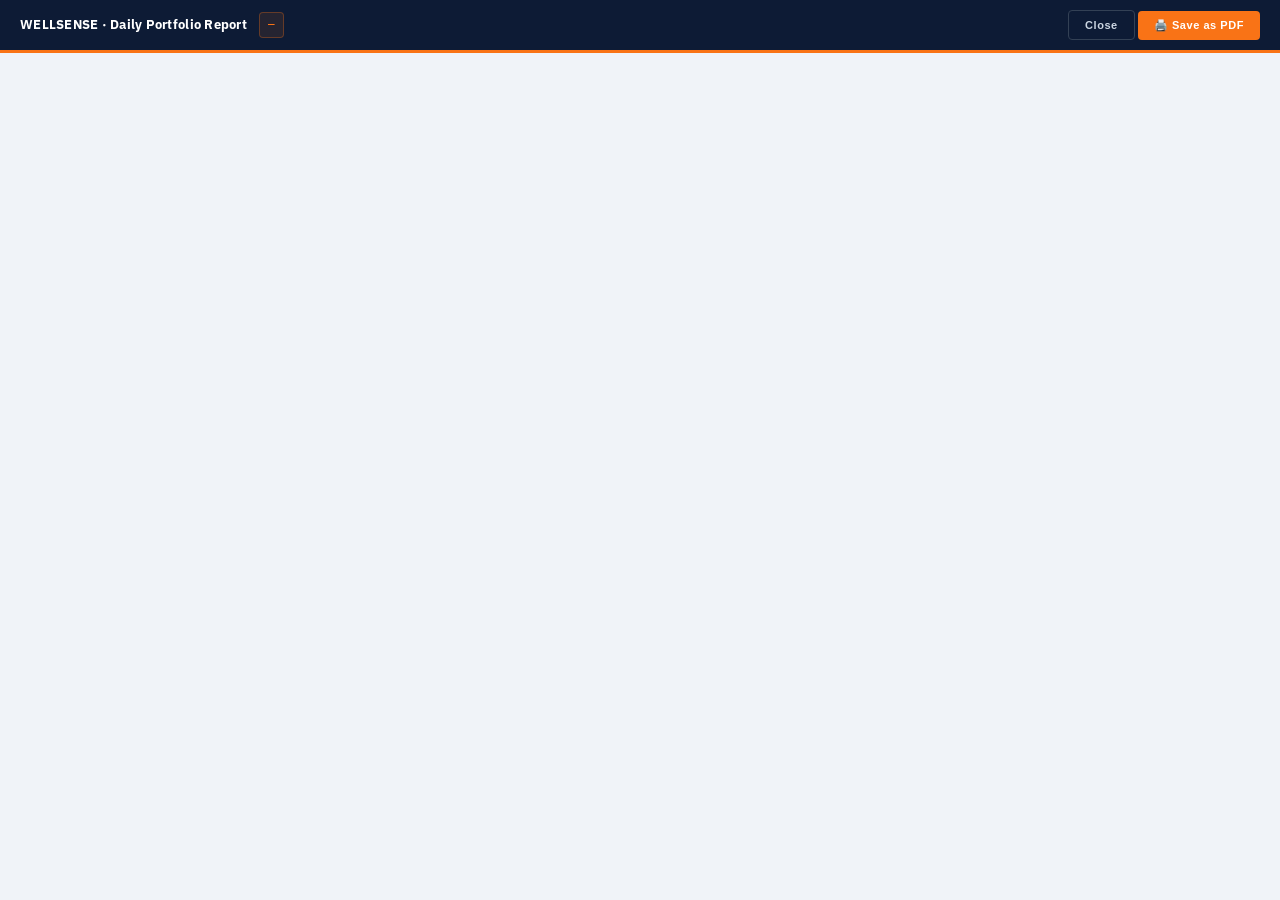
==== print/daily_portfolio.html @ e7099284 "Add files via upload" ====
<!DOCTYPE html>
<html lang="en">
<head>
<meta charset="UTF-8" />
<title>WELLSENSE — Daily Portfolio Report</title>
<meta name="viewport" content="width=device-width, initial-scale=1" />
<style>
@import url('https://fonts.googleapis.com/css2?family=IBM+Plex+Mono:wght@400;600;700&family=IBM+Plex+Sans:wght@400;500;600;700;800&display=swap');

:root{
  --navy:#0D1B35; --navy2:#1A2E54; --navy3:#243B6A;
  --orange:#F97316; --orange2:#EA580C;
  --muted:#6B7A90; --line:#D4D9E2;
  --red:#B91C1C; --red2:#DC2626;
  --amber:#C2410C; --amber2:#D97706;
  --green:#15803D; --green2:#16A34A;
  --bg:#F0F3F8;
  --mono:'IBM Plex Mono','Consolas',monospace;
  --sans:'IBM Plex Sans','Segoe UI',sans-serif;
}
*{ box-sizing:border-box; }
html,body{ margin:0; padding:0; background:var(--bg); font-family:var(--sans); color:#1F2937; font-size:10.5px; line-height:1.5; }

/* Screen-only toolbar */
.toolbar{
  position:sticky; top:0; z-index:100;
  display:flex; justify-content:space-between; align-items:center;
  padding:10px 20px; background:#0D1B35; color:#fff;
  border-bottom:3px solid var(--orange);
}
.toolbar .tb-left{ display:flex; align-items:center; gap:12px; }
.toolbar .tb-title{ font-weight:700; font-size:13px; letter-spacing:.02em; }
.toolbar .tb-fn{ font-family:var(--mono); font-size:10.5px; color:#F97316; padding:4px 8px; background:rgba(249,115,22,0.1); border:1px solid rgba(249,115,22,0.3); border-radius:4px; }
.toolbar button{
  padding:8px 16px; background:var(--orange); color:#fff; border:none; border-radius:4px;
  font-weight:700; font-size:11px; cursor:pointer; letter-spacing:.05em;
}
.toolbar button.secondary{ background:transparent; border:1px solid #334155; color:#CBD5E1; }
.toolbar button:hover{ opacity:0.9; }

/* Page */
.page{
  width:210mm; min-height:297mm;
  margin:10mm auto; background:#fff;
  box-shadow:0 12px 48px rgba(13,27,53,0.15);
  padding:10mm 12mm;
  position:relative; overflow:hidden;
}

/* Header */
.hdr{
  display:flex; justify-content:space-between; align-items:flex-start;
  padding-bottom:8px; border-bottom:2px solid var(--navy);
}
.brand{ display:flex; align-items:center; gap:10px; }
.logo{
  width:38px; height:38px; border-radius:6px;
  background:linear-gradient(135deg,var(--orange) 0%, #9A3412 100%);
  color:#fff; display:grid; place-items:center;
  font-weight:900; font-size:17px;
}
.wordmark{ font-size:17px; font-weight:800; letter-spacing:-.02em; color:var(--navy); }
.wordmark span{ color:var(--orange); }
.sub{ font-size:8.5px; color:var(--muted); letter-spacing:.08em; text-transform:uppercase; }
.ioc-area{ text-align:right; }
.ioc-badge{
  display:inline-block; padding:3px 8px;
  background:#F8FAFC; border:1px dashed var(--navy3); border-radius:3px;
  font-size:8px; color:var(--navy2); letter-spacing:.05em;
}
.ioc-meta{ font-size:8.5px; color:var(--muted); margin-top:3px; }

/* Title band */
.title-band{
  margin:8px 0 10px 0; padding:8px 12px; border-radius:4px;
  background:linear-gradient(90deg,var(--navy) 0%, var(--navy2) 100%);
  color:#fff;
}
.title-band h1{ margin:0; font-size:16px; font-weight:800; letter-spacing:-.01em; }
.title-band .meta{ font-size:9.5px; color:#CBD5E1; margin-top:2px; letter-spacing:.02em; }

/* Status ribbon — main visual differentiator per case */
.status-ribbon{
  display:flex; align-items:center; gap:12px;
  padding:10px 14px; border-radius:4px; margin-bottom:10px;
  border:1.5px solid;
}
.status-ribbon.green{ background:linear-gradient(90deg,rgba(22,163,74,0.12),rgba(22,163,74,0.02)); border-color:var(--green); }
.status-ribbon.amber{ background:linear-gradient(90deg,rgba(217,119,6,0.12),rgba(217,119,6,0.02)); border-color:var(--amber2); }
.status-ribbon.red{ background:linear-gradient(90deg,rgba(220,38,38,0.12),rgba(220,38,38,0.02)); border-color:var(--red2); }
.sr-icon{
  width:40px; height:40px; border-radius:50%;
  display:grid; place-items:center; color:#fff; font-size:18px; font-weight:800;
}
.status-ribbon.green .sr-icon{ background:var(--green); }
.status-ribbon.amber .sr-icon{ background:var(--amber2); }
.status-ribbon.red   .sr-icon{ background:var(--red);   }
.sr-content{ flex:1; }
.sr-label{ font-size:8.5px; font-weight:700; letter-spacing:.1em; text-transform:uppercase; }
.status-ribbon.green .sr-label{ color:var(--green); }
.status-ribbon.amber .sr-label{ color:var(--amber2); }
.status-ribbon.red   .sr-label{ color:var(--red);   }
.sr-title{ font-size:14px; font-weight:800; color:var(--navy); margin-top:2px; letter-spacing:-.01em; }
.sr-transition{
  font-family:var(--mono); font-size:10px; padding:4px 10px; border-radius:3px;
  background:#F8FAFC; border:1px solid var(--line); color:var(--navy);
  font-weight:600;
}

/* Section header */
h2{
  margin:12px 0 6px 0; padding:5px 10px;
  font-size:11px; font-weight:800; letter-spacing:.05em; text-transform:uppercase;
  color:var(--navy);
  background:linear-gradient(90deg,rgba(249,115,22,0.12) 0%,rgba(249,115,22,0) 100%);
  border-left:3px solid var(--orange);
}
h2 .h2sub{ font-weight:500; font-size:9px; color:var(--muted); letter-spacing:.02em; text-transform:none; margin-left:6px; }

/* KPI grid */
.kpi-grid{
  display:grid; grid-template-columns:repeat(5,1fr); gap:5px;
}
.kpi-grid.row2{ grid-template-columns:repeat(4,1fr); margin-top:5px; }
.kpi{
  padding:6px 8px; border:1px solid var(--line); border-radius:3px; background:#F8FAFC;
}
.kpi.green{ background:#F0FDF4; border-color:#BBF7D0; }
.kpi.amber{ background:#FFFBEB; border-color:#FED7AA; }
.kpi.red{ background:#FEF2F2; border-color:#FECACA; }
.kpi .k{ font-size:7.5px; font-weight:700; color:var(--muted); letter-spacing:.08em; text-transform:uppercase; }
.kpi .v{ font-size:18px; font-weight:800; color:var(--navy); font-family:var(--mono); line-height:1; margin-top:3px; }
.kpi .u{ font-size:10px; font-weight:600; color:var(--muted); margin-left:2px; }
.kpi.green .v{ color:var(--green); }
.kpi.amber .v{ color:var(--amber2); }
.kpi.red   .v{ color:var(--red);   }
.kpi .delta{ font-size:8px; margin-top:3px; letter-spacing:.02em; }

/* Executive narrative box */
.exec-narrative{
  padding:8px 12px; border-radius:4px; margin-top:8px;
  border-left:4px solid; font-size:10.5px; line-height:1.6; color:var(--navy2);
  background:#F8FAFC;
}
.exec-narrative.green{ border-left-color:var(--green); }
.exec-narrative.amber{ border-left-color:var(--amber2); }
.exec-narrative.red  { border-left-color:var(--red);    }
.exec-narrative b{ color:var(--navy); }

/* Wide table */
.wt{ width:100%; border-collapse:collapse; font-size:9.5px; margin-top:4px; }
.wt th{
  background:var(--navy); color:#fff; padding:6px 8px; text-align:left;
  font-weight:700; font-size:8.5px; letter-spacing:.05em; text-transform:uppercase;
}
.wt td{ padding:5px 8px; border-bottom:1px solid var(--line); vertical-align:middle; }
.wt tr:nth-child(even) td{ background:#F8FAFC; }
.mono{ font-family:var(--mono); font-weight:600; }

/* Cluster pill */
.pill{ display:inline-block; padding:3px 8px; border-radius:3px; font-size:8.5px; font-weight:700; letter-spacing:.04em; }
.pill.red{ background:var(--red); color:#fff; }
.pill.amber{ background:var(--amber2); color:#fff; }
.pill.green{ background:var(--green); color:#fff; }
.pill.gray{ background:#E2E8F0; color:var(--navy); }

/* Arrow */
.arrow{ display:inline-block; font-size:11px; font-weight:700; font-family:var(--mono); }
.arrow.up{ color:var(--red); }
.arrow.down{ color:var(--green); }
.arrow.neutral{ color:var(--muted); }

/* Migration cards */
.mig-grid{ display:grid; grid-template-columns:repeat(2,1fr); gap:6px; margin-top:4px; }
.mig-card{
  padding:7px 10px; border:1.5px solid; border-radius:4px;
  display:grid; grid-template-columns:auto 1fr auto; gap:8px; align-items:center;
}
.mig-card.red{ border-color:var(--red2); background:#FEF2F2; }
.mig-card.amber{ border-color:var(--amber2); background:#FFFBEB; }
.mig-well{ font-size:14px; font-weight:800; color:var(--navy); font-family:var(--mono); letter-spacing:.03em; }
.mig-transition{ font-size:9.5px; color:var(--navy2); display:flex; align-items:center; gap:4px; }
.mig-feature{ font-size:8.5px; color:var(--muted); margin-top:2px; font-family:var(--mono); }
.mig-plpo{ font-size:18px; font-weight:800; font-family:var(--mono); }
.mig-card.red .mig-plpo{ color:var(--red); }
.mig-card.amber .mig-plpo{ color:var(--amber2); }

/* Chart-like bars for cluster distribution */
.cluster-chart{ display:grid; grid-template-columns:120px 1fr 50px; gap:6px; align-items:center; margin:3px 0; font-size:9.5px; }
.cc-label{ font-weight:700; color:var(--navy); }
.cc-track{ height:10px; background:#F1F5F9; border-radius:5px; overflow:hidden; border:1px solid var(--line); }
.cc-fill{ height:100%; display:flex; align-items:center; justify-content:flex-end; padding-right:4px; color:#fff; font-size:7.5px; font-weight:700; font-family:var(--mono); }
.cc-count{ font-family:var(--mono); font-weight:700; color:var(--navy); text-align:right; }

/* Recommendation box */
.recommendation{
  margin-top:10px; padding:10px 14px; border-radius:4px;
  display:flex; align-items:center; gap:14px;
  border:1.5px solid;
}
.recommendation.green{ background:linear-gradient(90deg,#F0FDF4 0%, #fff 100%); border-color:var(--green); }
.recommendation.amber{ background:linear-gradient(90deg,#FFFBEB 0%, #fff 100%); border-color:var(--amber2); }
.recommendation.red  { background:linear-gradient(90deg,#FEF2F2 0%, #fff 100%); border-color:var(--red);    }
.rec-label{ font-size:8px; font-weight:700; letter-spacing:.08em; text-transform:uppercase; color:var(--muted); }
.rec-action{ font-size:13px; font-weight:800; letter-spacing:.03em; margin-top:2px; }
.recommendation.green .rec-action{ color:var(--green); }
.recommendation.amber .rec-action{ color:var(--amber2); }
.recommendation.red   .rec-action{ color:var(--red);   }
.rec-desc{ font-size:9.5px; color:var(--navy2); line-height:1.5; }

/* HITL summary */
.hitl-grid{ display:grid; grid-template-columns:repeat(3,1fr); gap:5px; margin-top:4px; }
.hitl-card{ padding:6px 10px; border:1px solid var(--line); border-radius:3px; background:#F8FAFC; }
.hitl-card .k{ font-size:8px; font-weight:700; color:var(--muted); letter-spacing:.06em; text-transform:uppercase; }
.hitl-card .v{ font-size:14px; font-weight:800; color:var(--navy); margin-top:2px; font-family:var(--mono); }

/* Signoff block */
.signoff{
  margin-top:16px; padding:10px 14px;
  border-top:2px solid var(--navy); display:grid; grid-template-columns:repeat(3,1fr); gap:20px;
}
.sig-box{ }
.sig-label{ font-size:8px; font-weight:700; color:var(--muted); letter-spacing:.08em; text-transform:uppercase; }
.sig-line-box{ display:block; height:1px; background:var(--navy); width:100%; margin:20px 0 3px 0; }
.sig-name{ font-size:9.5px; font-weight:700; color:var(--navy); }
.sig-role{ font-size:8px; color:var(--muted); font-family:var(--mono); }

/* Audit footer */
.audit-footer{
  margin-top:14px; padding-top:6px; border-top:1px solid var(--line);
  display:flex; justify-content:space-between; align-items:center;
  font-size:7.5px; color:var(--muted); letter-spacing:.05em; text-transform:uppercase;
  font-family:var(--mono);
}

/* Print handling */
@page{ size:A4; margin:0; }
@media print{
  .toolbar{ display:none !important; }
  html,body{ background:#fff; }
  .page{ margin:0; box-shadow:none; page-break-after:always; }
}
</style>
</head>
<body>

<div class="toolbar">
  <div class="tb-left">
    <div class="tb-title">WELLSENSE · Daily Portfolio Report</div>
    <div class="tb-fn" id="tbFn">—</div>
  </div>
  <div>
    <button class="secondary" onclick="window.close()">Close</button>
    <button onclick="window.print()">🖨️ Save as PDF</button>
  </div>
</div>

<div id="portfolioCanvas"></div>

<script src="../app.js"></script>
<script>
(function(){
    const params   = new URLSearchParams(window.location.search);
    const caseNum  = parseInt(params.get('case') || '3', 10);
    const auto     = params.get('autoprint') === '1';
    const scenario = DAILY_SCENARIOS['case'+caseNum] || DAILY_SCENARIOS.case3;

    /* Filename */
    const today    = new Date();
    const todayYmd = `${today.getFullYear()}${String(today.getMonth()+1).padStart(2,'0')}${String(today.getDate()).padStart(2,'0')}`;
    const dateYmd  = '20260416'; // aligned with dummy data timestamp context
    const fn       = buildPortfolioFilename(scenario.code, KPI.currentCycle, dateYmd);
    document.getElementById('tbFn').textContent = fn;
    document.title = fn.replace('.pdf','');

    /* Color mapping for ribbon + narrative + recommendation */
    const colorClass = scenario.bannerColor; // green | amber | red
    const ribbonIcon = colorClass === 'green' ? '✓' : colorClass === 'amber' ? '!' : '✕';

    /* Transition display string */
    const transitionText = scenario.transition === 'NONE' ? '— (no migration)' : scenario.transition;

    /* Cluster distribution — percent widths for visual bars */
    const cd    = scenario.clusterDist;
    const total = cd.stable + cd.moderate + cd.highRisk;

    /* Migrations HTML */
    const migrationsHtml = scenario.migrations.length > 0
        ? scenario.migrations.map(m => {
            const toRed = m.to === 'HIGH_RISK';
            const cls   = toRed ? 'red' : 'amber';
            return `
              <div class="mig-card ${cls}">
                <div class="mig-well">${m.wellId}</div>
                <div>
                  <div class="mig-transition">
                    <span class="pill ${m.from === 'STABLE' ? 'green' : 'amber'}">${m.from}</span>
                    <span class="arrow ${toRed ? 'up' : 'neutral'}">→</span>
                    <span class="pill ${m.to === 'HIGH_RISK' ? 'red' : 'amber'}">${m.to}</span>
                  </div>
                  <div class="mig-feature">Dominant feature: ${m.dominantFeature}</div>
                </div>
                <div class="mig-plpo">${m.pLPO.toFixed(3)}</div>
              </div>`;
        }).join('')
        : `<div style="padding:10px;font-size:10px;color:var(--muted);background:#F8FAFC;border:1px dashed var(--line);border-radius:4px;text-align:center;font-style:italic">
             Tidak ada migrasi cluster terdeteksi pada K-Means batch-daily run 23:00 WIT. Seluruh 32 sumur mempertahankan posisi cluster mereka dari siklus sebelumnya.
           </div>`;

    /* Cluster trend indicator */
    const trendRow = cluster => {
        const migratedIn = scenario.migrations.filter(m => m.to === cluster).length;
        const migratedOut = scenario.migrations.filter(m => m.from === cluster).length;
        const net = migratedIn - migratedOut;
        if(net > 0)      return `<span class="arrow up">↑ +${net} wells</span>`;
        if(net < 0)      return `<span class="arrow down">↓ ${net} wells</span>`;
        return `<span class="arrow neutral">— stable</span>`;
    };

    /* Assemble the page */
    document.getElementById('portfolioCanvas').innerHTML = `
    <div class="page">
      <div class="hdr">
        <div class="brand">
          <div class="logo">W</div>
          <div>
            <div class="wordmark">WELL<span>SENSE</span></div>
            <div class="sub">Intelligent EADP Monitoring · v1.1 · HITL-Enabled</div>
          </div>
        </div>
        <div class="ioc-area">
          <div class="ioc-badge">SKK Migas IOC · Integrated Operation Center</div>
          <div class="ioc-meta">PT Pertamina Hulu Mahakam · Bekapai Field</div>
          <div class="ioc-meta">Digital Hackathon AI/ML Hulu Migas 2026</div>
        </div>
      </div>

      <div class="title-band">
        <h1>Daily Portfolio Report — Cycle ${KPI.currentCycle} of ${KPI.totalCycles}</h1>
        <div class="meta">
          Date: 16 April 2026 &nbsp;·&nbsp; Bekapai Field &nbsp;·&nbsp; Mahakam Block, East Kalimantan &nbsp;·&nbsp; Operator: PT Pertamina Hulu Mahakam (PHM) &nbsp;·&nbsp; Batch Run: 23:00 WIT
        </div>
      </div>

      <!-- Status Ribbon — the visual differentiator across cases -->
      <div class="status-ribbon ${colorClass}">
        <div class="sr-icon">${ribbonIcon}</div>
        <div class="sr-content">
          <div class="sr-label">${scenario.bannerLabel}</div>
          <div class="sr-title">${scenario.headline}</div>
        </div>
        <div class="sr-transition">${transitionText}</div>
      </div>

      <!-- Executive narrative -->
      <h2>Executive Narrative <span class="h2sub">— AI-generated synthesis · Cycle ${KPI.currentCycle} · Shift Afternoon</span></h2>
      <div class="exec-narrative ${colorClass}">${scenario.narrative}</div>

      <!-- KPI Row 1 -->
      <h2>Operational KPI Snapshot <span class="h2sub">— 24h window 00:00–23:59 WIT</span></h2>
      <div class="kpi-grid">
        <div class="kpi">
          <div class="k">Wells Monitored</div>
          <div class="v">32</div>
          <div class="delta" style="color:var(--muted)">Bekapai · Sisi-Nubi · Peciko</div>
        </div>
        <div class="kpi ${scenario.kpi.critTickets > 0 ? 'red' : ''}">
          <div class="k">Critical Tickets</div>
          <div class="v">${scenario.kpi.critTickets}</div>
          <div class="delta" style="color:${scenario.kpi.critTickets > 0 ? 'var(--red)' : 'var(--muted)'}">P(LPO) ≥ 0.85</div>
        </div>
        <div class="kpi ${scenario.kpi.warnTickets > 0 ? 'amber' : ''}">
          <div class="k">Warning Tickets</div>
          <div class="v">${scenario.kpi.warnTickets}</div>
          <div class="delta" style="color:var(--muted)">0.65 ≤ P &lt; 0.85</div>
        </div>
        <div class="kpi">
          <div class="k">Prod. Estimate</div>
          <div class="v">42.8<span class="u">Kbbl</span></div>
          <div class="delta" style="color:var(--muted)">${scenario.kpi.prodDelta}</div>
        </div>
        <div class="kpi ${scenario.kpi.avertedLPO > 0 ? 'green' : ''}">
          <div class="k">Averted LPO Est.</div>
          <div class="v">${scenario.kpi.avertedLPO > 0 ? '~'+scenario.kpi.avertedLPO.toLocaleString() : '0'}<span class="u">bbl</span></div>
          <div class="delta" style="color:${scenario.kpi.avertedLPO > 0 ? 'var(--green)' : 'var(--muted)'}">Loss prevented</div>
        </div>
      </div>

      <!-- HITL summary -->
      <h2>HITL Framework Activity <span class="h2sub">— 3-tier RBAC decision outcomes today</span></h2>
      <div class="hitl-grid">
        <div class="hitl-card">
          <div class="k">Tickets Reviewed</div>
          <div class="v">${scenario.kpi.critTickets + scenario.kpi.warnTickets}</div>
        </div>
        <div class="hitl-card">
          <div class="k">Tier-3 Escalations</div>
          <div class="v" style="color:${scenario.kpi.hitlEscalations > 0 ? 'var(--red)' : 'var(--navy)'}">${scenario.kpi.hitlEscalations}</div>
        </div>
        <div class="hitl-card">
          <div class="k">Rubber-Stamp Rate</div>
          <div class="v" style="color:var(--green)">${(MODEL_METRICS.rubberStamp*100).toFixed(0)}%</div>
        </div>
      </div>

      <!-- K-Means Cluster Distribution -->
      <h2>K-Means Cluster Distribution <span class="h2sub">— Nightly batch run at 23:00 WIT · k=3</span></h2>
      <table class="wt">
        <thead>
          <tr>
            <th style="width:18%">Cluster</th>
            <th style="width:11%">Wells</th>
            <th style="width:13%">Share</th>
            <th style="width:16%">Trend vs D−1</th>
            <th style="width:18%">Centroid Action</th>
            <th>Recommended Response</th>
          </tr>
        </thead>
        <tbody>
          <tr>
            <td><span class="pill green">STABLE</span></td>
            <td class="mono" style="font-weight:700;color:var(--green)">${cd.stable}</td>
            <td class="mono">${((cd.stable/total)*100).toFixed(1)}%</td>
            <td>${trendRow('STABLE')}</td>
            <td><span class="pill green">MAINTAIN</span></td>
            <td>Operasi normal · Passive monitoring · Log-only audit trail</td>
          </tr>
          <tr>
            <td><span class="pill amber">MODERATE</span></td>
            <td class="mono" style="font-weight:700;color:var(--amber2)">${cd.moderate}</td>
            <td class="mono">${((cd.moderate/total)*100).toFixed(1)}%</td>
            <td>${trendRow('MODERATE')}</td>
            <td><span class="pill amber">INSPECT / ADJUST</span></td>
            <td>Tiket intervensi WARNING ke Tier 1 · Triage dalam siklus berjalan</td>
          </tr>
          <tr>
            <td><span class="pill red">HIGH RISK</span></td>
            <td class="mono" style="font-weight:700;color:var(--red)">${cd.highRisk}</td>
            <td class="mono">${((cd.highRisk/total)*100).toFixed(1)}%</td>
            <td>${trendRow('HIGH_RISK')}</td>
            <td><span class="pill red">SHUTDOWN / INSPECT</span></td>
            <td>Immediate Tier-3 escalation · Intervention ticket CRITICAL auto-generated</td>
          </tr>
        </tbody>
      </table>

      <!-- Visual cluster bars -->
      <div style="margin-top:8px; padding:8px 12px; background:#F8FAFC; border:1px solid var(--line); border-radius:4px;">
        <div style="font-size:8px; font-weight:700; letter-spacing:.08em; text-transform:uppercase; color:var(--muted); margin-bottom:6px;">Visual Distribution</div>
        <div class="cluster-chart">
          <div class="cc-label">STABLE (Aman)</div>
          <div class="cc-track"><div class="cc-fill" style="background:var(--green); width:${(cd.stable/total)*100}%">${cd.stable}</div></div>
          <div class="cc-count">${cd.stable} wells</div>
        </div>
        <div class="cluster-chart">
          <div class="cc-label">MODERATE (Waspada)</div>
          <div class="cc-track"><div class="cc-fill" style="background:var(--amber2); width:${(cd.moderate/total)*100}%">${cd.moderate}</div></div>
          <div class="cc-count">${cd.moderate} wells</div>
        </div>
        <div class="cluster-chart">
          <div class="cc-label">HIGH RISK (Kritis)</div>
          <div class="cc-track"><div class="cc-fill" style="background:var(--red); width:${(cd.highRisk/total)*100}%">${cd.highRisk}</div></div>
          <div class="cc-count">${cd.highRisk} wells</div>
        </div>
      </div>

      <!-- Cluster Migration Panel -->
      <h2>Cluster Migration Detection <span class="h2sub">— Transitions detected in today's batch run</span></h2>
      <div class="mig-grid">${migrationsHtml}</div>

      <!-- Model Health -->
      <h2>AI/ML Model Health <span class="h2sub">— Dual-track performance metrics · Pre-flight for Cycle ${KPI.currentCycle + 1}</span></h2>
      <table class="wt">
        <thead>
          <tr>
            <th style="width:20%">Metric</th>
            <th style="width:15%">Value</th>
            <th style="width:15%">Target</th>
            <th style="width:15%">Status</th>
            <th>Commentary</th>
          </tr>
        </thead>
        <tbody>
          <tr>
            <td><b>Recall</b> · LSTM</td>
            <td class="mono" style="color:var(--green); font-weight:700">${MODEL_METRICS.recall.toFixed(3)}</td>
            <td class="mono">≥ 0.95</td>
            <td><span class="pill green">PASS</span></td>
            <td>Bias-to-recall design intact. Tidak ada LPO event terlewat di Cycle ${KPI.currentCycle}.</td>
          </tr>
          <tr>
            <td><b>Precision</b> · LSTM</td>
            <td class="mono" style="color:var(--green); font-weight:700">${MODEL_METRICS.precision.toFixed(3)}</td>
            <td class="mono">≥ 0.85</td>
            <td><span class="pill green">PASS</span></td>
            <td>False-alarm rate acceptable (cost trade-off consistent with business rationale).</td>
          </tr>
          <tr>
            <td><b>F1-Score</b></td>
            <td class="mono" style="color:var(--green); font-weight:700">${MODEL_METRICS.f1.toFixed(3)}</td>
            <td class="mono">≥ 0.90</td>
            <td><span class="pill green">PASS</span></td>
            <td>Balanced dual-model performance.</td>
          </tr>
          <tr>
            <td><b>ROC-AUC</b></td>
            <td class="mono" style="color:var(--green); font-weight:700">${MODEL_METRICS.rocAuc.toFixed(3)}</td>
            <td class="mono">≥ 0.90</td>
            <td><span class="pill green">PASS</span></td>
            <td>Discriminative capacity strong across thresholds.</td>
          </tr>
          <tr>
            <td><b>Feedback Loop</b></td>
            <td class="mono" style="color:var(--green); font-weight:700">${MODEL_METRICS.feedbackLoop}</td>
            <td class="mono">ACTIVE</td>
            <td><span class="pill green">PASS</span></td>
            <td>HITL outcomes feeding back to retraining queue. Last retrain: ${MODEL_METRICS.lastRetrain}.</td>
          </tr>
        </tbody>
      </table>

      <!-- Recommendation -->
      <h2>Centroid-Level Recommendation <span class="h2sub">— Portfolio-wide action guidance</span></h2>
      <div class="recommendation ${colorClass}">
        <div>
          <div class="rec-label">AI Decision · Requires Tier-${colorClass==='green'?'1':colorClass==='amber'?'2':'3'} Sign-off</div>
          <div class="rec-action">${scenario.recommendation}</div>
        </div>
        <div class="rec-desc" style="flex:1">${scenario.statusMessage}</div>
      </div>

      <!-- Sign-off block -->
      <div class="signoff">
        <div class="sig-box">
          <div class="sig-label">Prepared By · AI/ML Engine</div>
          <div class="sig-line-box"></div>
          <div class="sig-name">WELLSENSE Dual-Model v1.1</div>
          <div class="sig-role">LSTM 2L×128U + K-Means k=3</div>
        </div>
        <div class="sig-box">
          <div class="sig-label">Reviewed By · Production Engineer</div>
          <div class="sig-line-box"></div>
          <div class="sig-name">Ir. Bambang Setiawan</div>
          <div class="sig-role">PHM-PE-0058 · Tier 3</div>
        </div>
        <div class="sig-box">
          <div class="sig-label">Approved By · Field Operation Manager</div>
          <div class="sig-line-box"></div>
          <div class="sig-name">— (pending)</div>
          <div class="sig-role">PHM-FOM</div>
        </div>
      </div>

      <div class="audit-footer">
        <div>
          Auto-generated · WELLSENSE Batch-Daily Engine v1.1 · FastAPI HITL Pipeline · SQLite Audit Trail<br>
          Filename: ${fn} &nbsp;·&nbsp; Classification: CONFIDENTIAL — PHM Internal
        </div>
        <div>
          Printed: ${new Date().toLocaleString('en-GB',{timeZone:'Asia/Jayapura',year:'numeric',month:'2-digit',day:'2-digit',hour:'2-digit',minute:'2-digit'})} WIT &nbsp;·&nbsp; Page 1 of 1
        </div>
      </div>
    </div>`;

    /* Auto-trigger print */
    if(auto){
        setTimeout(() => window.print(), 600);
    }
})();
</script>
</body>
</html>
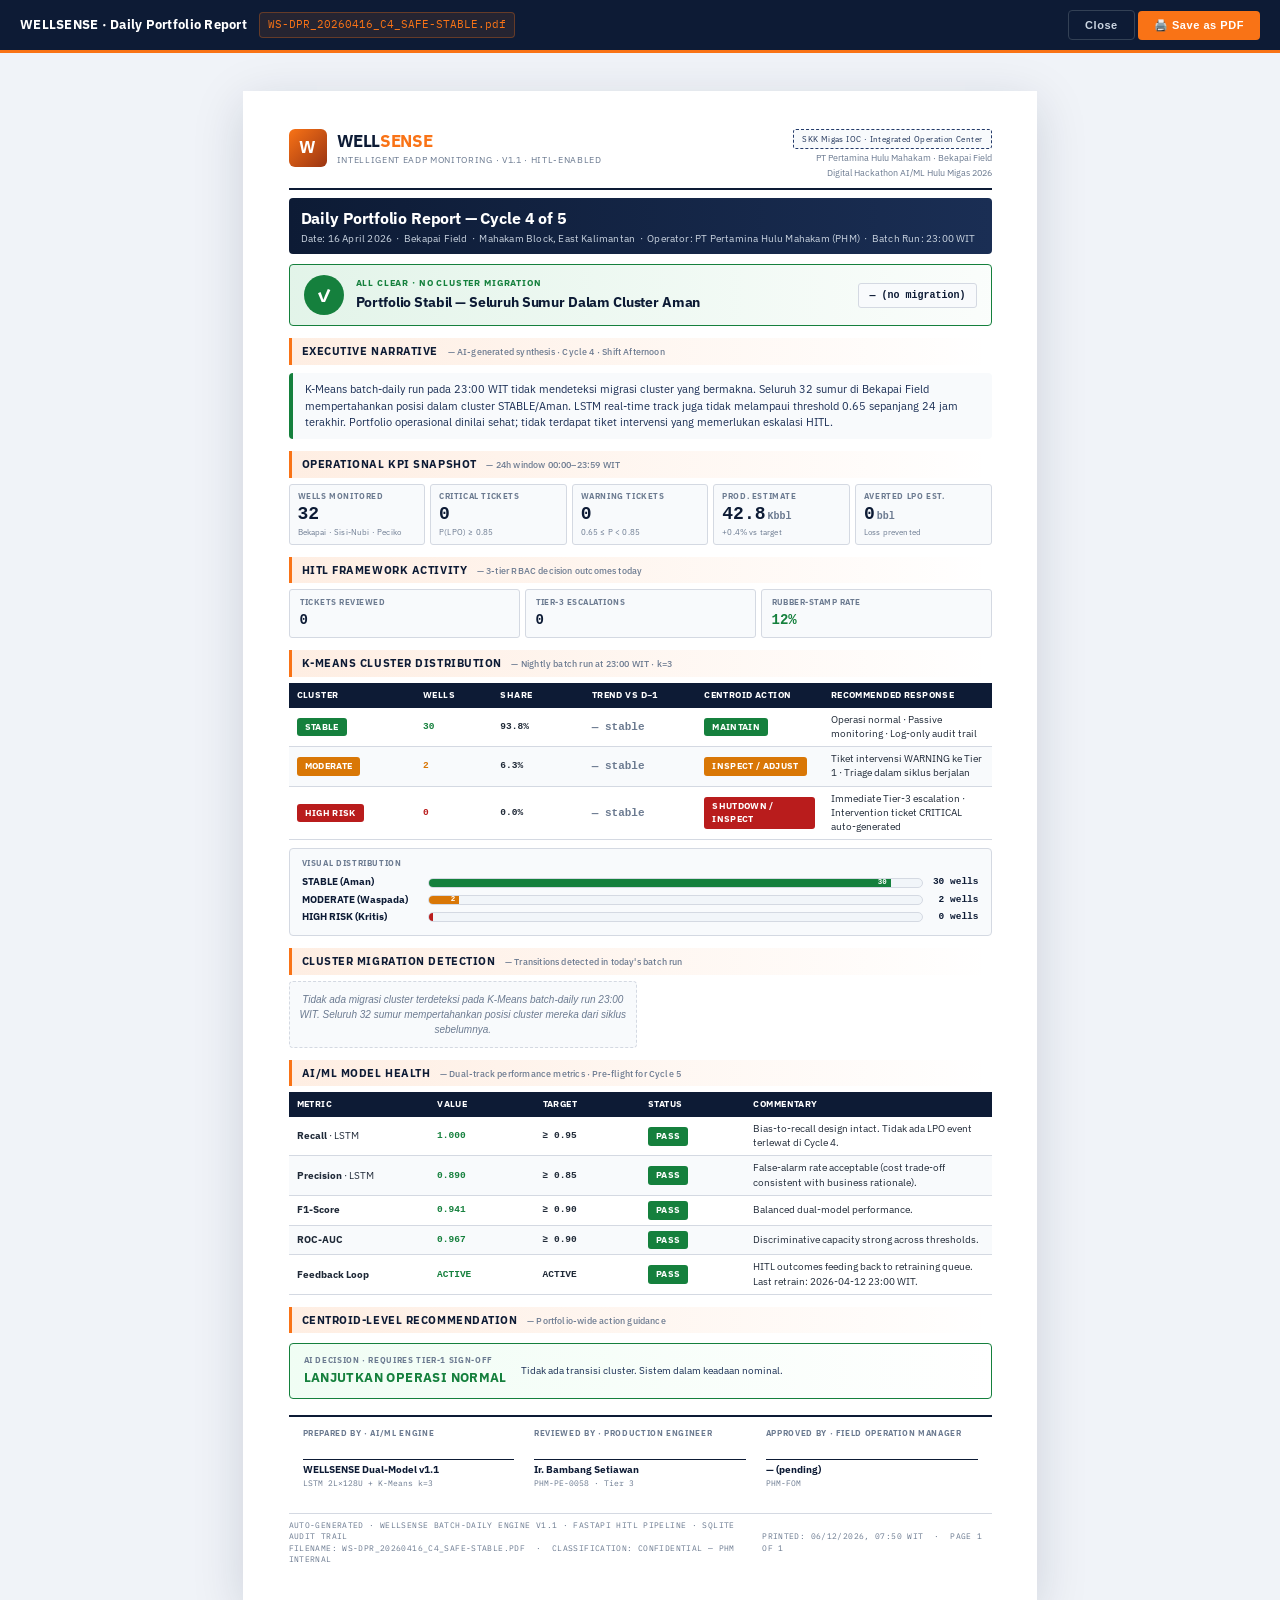
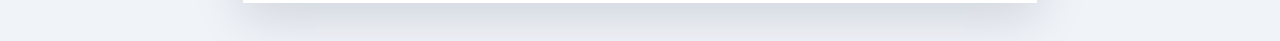
==== commit 5239af4a: "Add files via upload" ====
--- a/print/daily_portfolio.html
+++ b/print/daily_portfolio.html
@@ -257,7 +257,7 @@
 
 <div id="portfolioCanvas"></div>
 
-<script src="../app.js"></script>
+<script src="../js/app.js"></script>
 <script>
 (function(){
     const params   = new URLSearchParams(window.location.search);
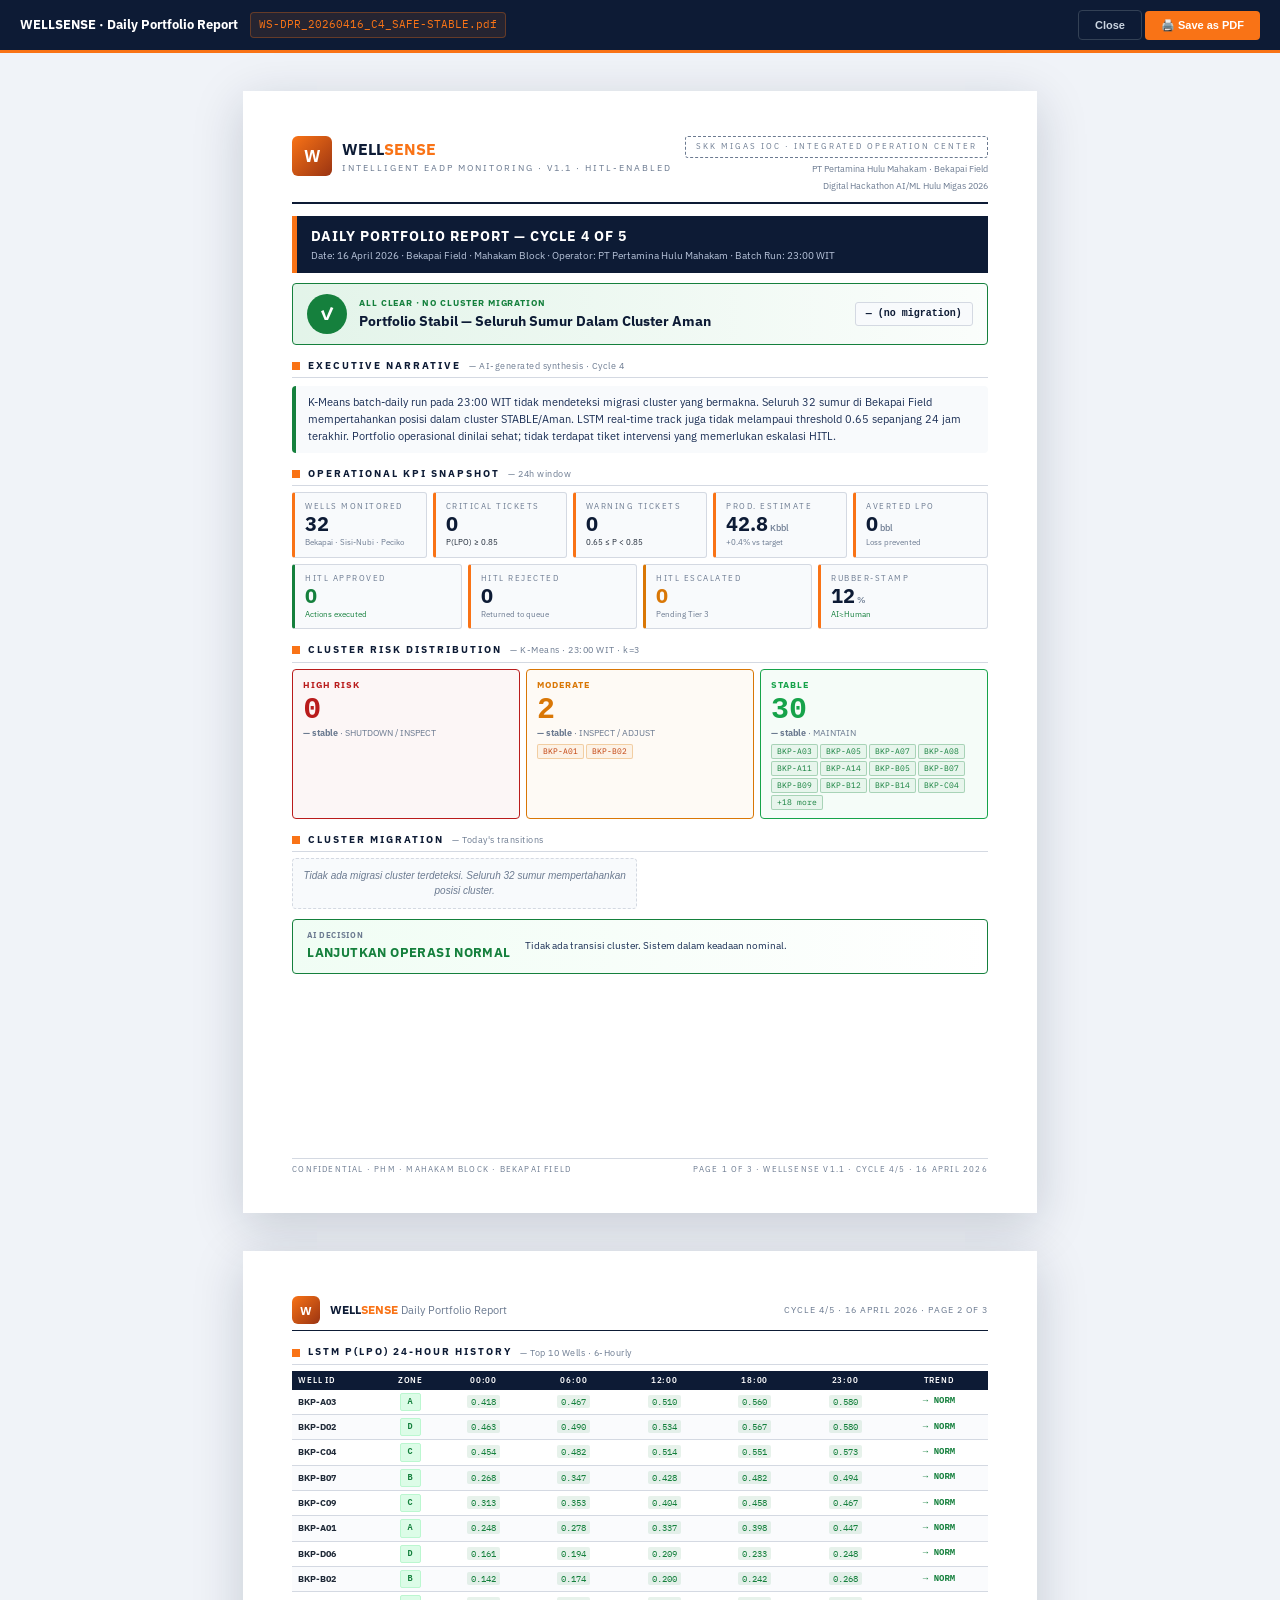
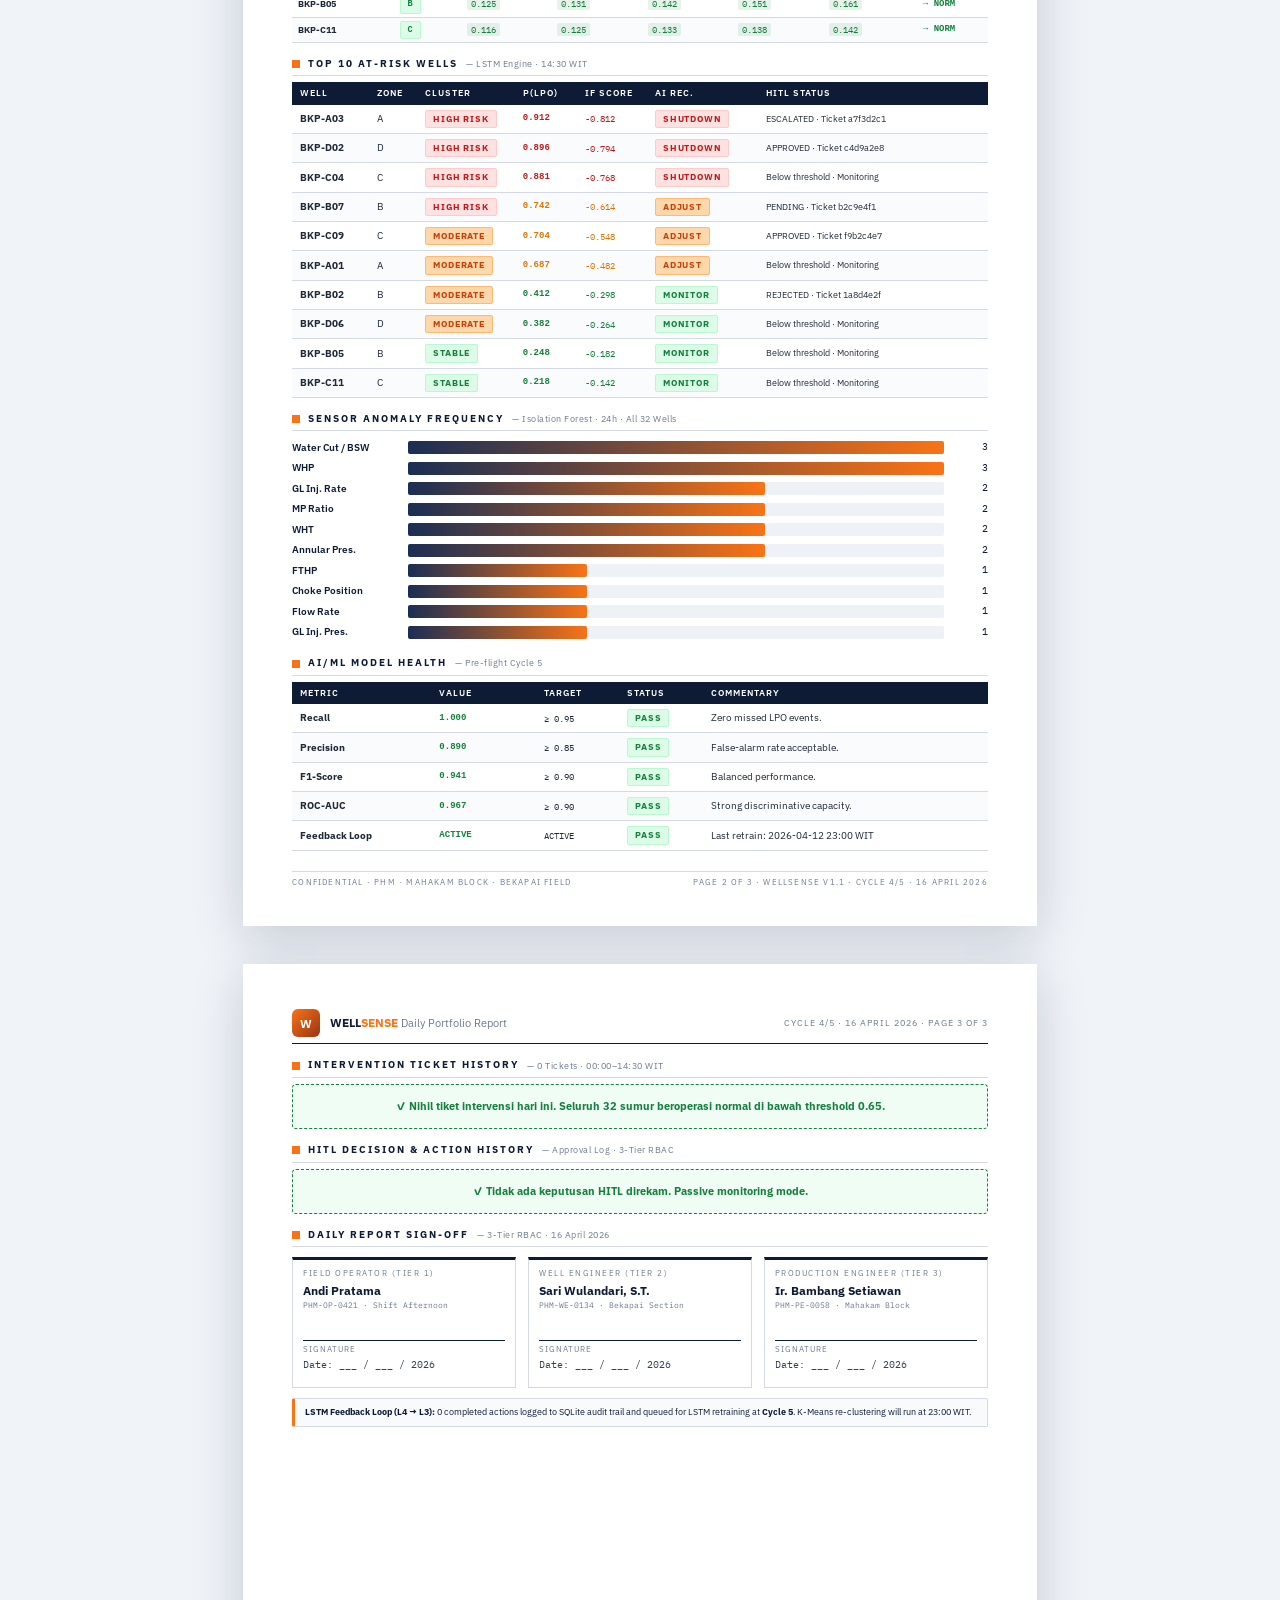
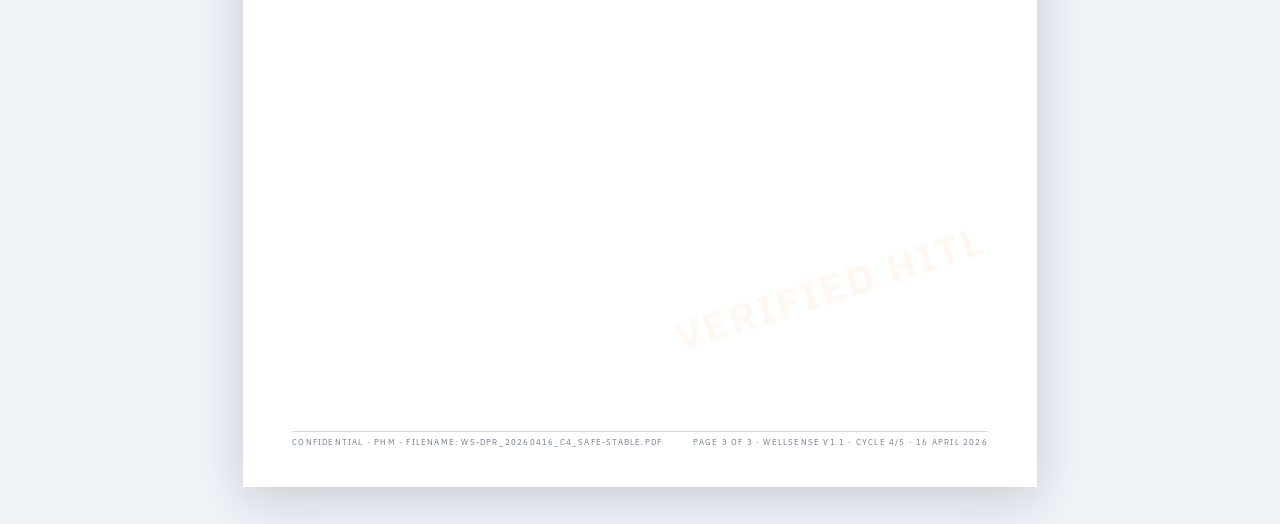
==== commit 7fd22664: "Add files via upload" ====
--- a/print/daily_portfolio.html
+++ b/print/daily_portfolio.html
@@ -6,566 +6,120 @@
 <meta name="viewport" content="width=device-width, initial-scale=1" />
 <style>
 @import url('https://fonts.googleapis.com/css2?family=IBM+Plex+Mono:wght@400;600;700&family=IBM+Plex+Sans:wght@400;500;600;700;800&display=swap');
-
-:root{
-  --navy:#0D1B35; --navy2:#1A2E54; --navy3:#243B6A;
-  --orange:#F97316; --orange2:#EA580C;
-  --muted:#6B7A90; --line:#D4D9E2;
-  --red:#B91C1C; --red2:#DC2626;
-  --amber:#C2410C; --amber2:#D97706;
-  --green:#15803D; --green2:#16A34A;
-  --bg:#F0F3F8;
-  --mono:'IBM Plex Mono','Consolas',monospace;
-  --sans:'IBM Plex Sans','Segoe UI',sans-serif;
-}
-*{ box-sizing:border-box; }
-html,body{ margin:0; padding:0; background:var(--bg); font-family:var(--sans); color:#1F2937; font-size:10.5px; line-height:1.5; }
-
-/* Screen-only toolbar */
-.toolbar{
-  position:sticky; top:0; z-index:100;
-  display:flex; justify-content:space-between; align-items:center;
-  padding:10px 20px; background:#0D1B35; color:#fff;
-  border-bottom:3px solid var(--orange);
-}
-.toolbar .tb-left{ display:flex; align-items:center; gap:12px; }
-.toolbar .tb-title{ font-weight:700; font-size:13px; letter-spacing:.02em; }
-.toolbar .tb-fn{ font-family:var(--mono); font-size:10.5px; color:#F97316; padding:4px 8px; background:rgba(249,115,22,0.1); border:1px solid rgba(249,115,22,0.3); border-radius:4px; }
-.toolbar button{
-  padding:8px 16px; background:var(--orange); color:#fff; border:none; border-radius:4px;
-  font-weight:700; font-size:11px; cursor:pointer; letter-spacing:.05em;
-}
-.toolbar button.secondary{ background:transparent; border:1px solid #334155; color:#CBD5E1; }
-.toolbar button:hover{ opacity:0.9; }
-
-/* Page */
-.page{
-  width:210mm; min-height:297mm;
-  margin:10mm auto; background:#fff;
-  box-shadow:0 12px 48px rgba(13,27,53,0.15);
-  padding:10mm 12mm;
-  position:relative; overflow:hidden;
-}
-
-/* Header */
-.hdr{
-  display:flex; justify-content:space-between; align-items:flex-start;
-  padding-bottom:8px; border-bottom:2px solid var(--navy);
-}
-.brand{ display:flex; align-items:center; gap:10px; }
-.logo{
-  width:38px; height:38px; border-radius:6px;
-  background:linear-gradient(135deg,var(--orange) 0%, #9A3412 100%);
-  color:#fff; display:grid; place-items:center;
-  font-weight:900; font-size:17px;
-}
-.wordmark{ font-size:17px; font-weight:800; letter-spacing:-.02em; color:var(--navy); }
-.wordmark span{ color:var(--orange); }
-.sub{ font-size:8.5px; color:var(--muted); letter-spacing:.08em; text-transform:uppercase; }
-.ioc-area{ text-align:right; }
-.ioc-badge{
-  display:inline-block; padding:3px 8px;
-  background:#F8FAFC; border:1px dashed var(--navy3); border-radius:3px;
-  font-size:8px; color:var(--navy2); letter-spacing:.05em;
-}
-.ioc-meta{ font-size:8.5px; color:var(--muted); margin-top:3px; }
-
-/* Title band */
-.title-band{
-  margin:8px 0 10px 0; padding:8px 12px; border-radius:4px;
-  background:linear-gradient(90deg,var(--navy) 0%, var(--navy2) 100%);
-  color:#fff;
-}
-.title-band h1{ margin:0; font-size:16px; font-weight:800; letter-spacing:-.01em; }
-.title-band .meta{ font-size:9.5px; color:#CBD5E1; margin-top:2px; letter-spacing:.02em; }
-
-/* Status ribbon — main visual differentiator per case */
-.status-ribbon{
-  display:flex; align-items:center; gap:12px;
-  padding:10px 14px; border-radius:4px; margin-bottom:10px;
-  border:1.5px solid;
-}
-.status-ribbon.green{ background:linear-gradient(90deg,rgba(22,163,74,0.12),rgba(22,163,74,0.02)); border-color:var(--green); }
-.status-ribbon.amber{ background:linear-gradient(90deg,rgba(217,119,6,0.12),rgba(217,119,6,0.02)); border-color:var(--amber2); }
-.status-ribbon.red{ background:linear-gradient(90deg,rgba(220,38,38,0.12),rgba(220,38,38,0.02)); border-color:var(--red2); }
-.sr-icon{
-  width:40px; height:40px; border-radius:50%;
-  display:grid; place-items:center; color:#fff; font-size:18px; font-weight:800;
-}
-.status-ribbon.green .sr-icon{ background:var(--green); }
-.status-ribbon.amber .sr-icon{ background:var(--amber2); }
-.status-ribbon.red   .sr-icon{ background:var(--red);   }
-.sr-content{ flex:1; }
-.sr-label{ font-size:8.5px; font-weight:700; letter-spacing:.1em; text-transform:uppercase; }
-.status-ribbon.green .sr-label{ color:var(--green); }
-.status-ribbon.amber .sr-label{ color:var(--amber2); }
-.status-ribbon.red   .sr-label{ color:var(--red);   }
-.sr-title{ font-size:14px; font-weight:800; color:var(--navy); margin-top:2px; letter-spacing:-.01em; }
-.sr-transition{
-  font-family:var(--mono); font-size:10px; padding:4px 10px; border-radius:3px;
-  background:#F8FAFC; border:1px solid var(--line); color:var(--navy);
-  font-weight:600;
-}
-
-/* Section header */
-h2{
-  margin:12px 0 6px 0; padding:5px 10px;
-  font-size:11px; font-weight:800; letter-spacing:.05em; text-transform:uppercase;
-  color:var(--navy);
-  background:linear-gradient(90deg,rgba(249,115,22,0.12) 0%,rgba(249,115,22,0) 100%);
-  border-left:3px solid var(--orange);
-}
-h2 .h2sub{ font-weight:500; font-size:9px; color:var(--muted); letter-spacing:.02em; text-transform:none; margin-left:6px; }
-
-/* KPI grid */
-.kpi-grid{
-  display:grid; grid-template-columns:repeat(5,1fr); gap:5px;
-}
-.kpi-grid.row2{ grid-template-columns:repeat(4,1fr); margin-top:5px; }
-.kpi{
-  padding:6px 8px; border:1px solid var(--line); border-radius:3px; background:#F8FAFC;
-}
-.kpi.green{ background:#F0FDF4; border-color:#BBF7D0; }
-.kpi.amber{ background:#FFFBEB; border-color:#FED7AA; }
-.kpi.red{ background:#FEF2F2; border-color:#FECACA; }
-.kpi .k{ font-size:7.5px; font-weight:700; color:var(--muted); letter-spacing:.08em; text-transform:uppercase; }
-.kpi .v{ font-size:18px; font-weight:800; color:var(--navy); font-family:var(--mono); line-height:1; margin-top:3px; }
-.kpi .u{ font-size:10px; font-weight:600; color:var(--muted); margin-left:2px; }
-.kpi.green .v{ color:var(--green); }
-.kpi.amber .v{ color:var(--amber2); }
-.kpi.red   .v{ color:var(--red);   }
-.kpi .delta{ font-size:8px; margin-top:3px; letter-spacing:.02em; }
-
-/* Executive narrative box */
-.exec-narrative{
-  padding:8px 12px; border-radius:4px; margin-top:8px;
-  border-left:4px solid; font-size:10.5px; line-height:1.6; color:var(--navy2);
-  background:#F8FAFC;
-}
-.exec-narrative.green{ border-left-color:var(--green); }
-.exec-narrative.amber{ border-left-color:var(--amber2); }
-.exec-narrative.red  { border-left-color:var(--red);    }
-.exec-narrative b{ color:var(--navy); }
-
-/* Wide table */
-.wt{ width:100%; border-collapse:collapse; font-size:9.5px; margin-top:4px; }
-.wt th{
-  background:var(--navy); color:#fff; padding:6px 8px; text-align:left;
-  font-weight:700; font-size:8.5px; letter-spacing:.05em; text-transform:uppercase;
-}
-.wt td{ padding:5px 8px; border-bottom:1px solid var(--line); vertical-align:middle; }
-.wt tr:nth-child(even) td{ background:#F8FAFC; }
-.mono{ font-family:var(--mono); font-weight:600; }
-
-/* Cluster pill */
-.pill{ display:inline-block; padding:3px 8px; border-radius:3px; font-size:8.5px; font-weight:700; letter-spacing:.04em; }
-.pill.red{ background:var(--red); color:#fff; }
-.pill.amber{ background:var(--amber2); color:#fff; }
-.pill.green{ background:var(--green); color:#fff; }
-.pill.gray{ background:#E2E8F0; color:var(--navy); }
-
-/* Arrow */
-.arrow{ display:inline-block; font-size:11px; font-weight:700; font-family:var(--mono); }
-.arrow.up{ color:var(--red); }
-.arrow.down{ color:var(--green); }
-.arrow.neutral{ color:var(--muted); }
-
-/* Migration cards */
-.mig-grid{ display:grid; grid-template-columns:repeat(2,1fr); gap:6px; margin-top:4px; }
-.mig-card{
-  padding:7px 10px; border:1.5px solid; border-radius:4px;
-  display:grid; grid-template-columns:auto 1fr auto; gap:8px; align-items:center;
-}
-.mig-card.red{ border-color:var(--red2); background:#FEF2F2; }
-.mig-card.amber{ border-color:var(--amber2); background:#FFFBEB; }
-.mig-well{ font-size:14px; font-weight:800; color:var(--navy); font-family:var(--mono); letter-spacing:.03em; }
-.mig-transition{ font-size:9.5px; color:var(--navy2); display:flex; align-items:center; gap:4px; }
-.mig-feature{ font-size:8.5px; color:var(--muted); margin-top:2px; font-family:var(--mono); }
-.mig-plpo{ font-size:18px; font-weight:800; font-family:var(--mono); }
-.mig-card.red .mig-plpo{ color:var(--red); }
-.mig-card.amber .mig-plpo{ color:var(--amber2); }
-
-/* Chart-like bars for cluster distribution */
-.cluster-chart{ display:grid; grid-template-columns:120px 1fr 50px; gap:6px; align-items:center; margin:3px 0; font-size:9.5px; }
-.cc-label{ font-weight:700; color:var(--navy); }
-.cc-track{ height:10px; background:#F1F5F9; border-radius:5px; overflow:hidden; border:1px solid var(--line); }
-.cc-fill{ height:100%; display:flex; align-items:center; justify-content:flex-end; padding-right:4px; color:#fff; font-size:7.5px; font-weight:700; font-family:var(--mono); }
-.cc-count{ font-family:var(--mono); font-weight:700; color:var(--navy); text-align:right; }
-
-/* Recommendation box */
-.recommendation{
-  margin-top:10px; padding:10px 14px; border-radius:4px;
-  display:flex; align-items:center; gap:14px;
-  border:1.5px solid;
-}
-.recommendation.green{ background:linear-gradient(90deg,#F0FDF4 0%, #fff 100%); border-color:var(--green); }
-.recommendation.amber{ background:linear-gradient(90deg,#FFFBEB 0%, #fff 100%); border-color:var(--amber2); }
-.recommendation.red  { background:linear-gradient(90deg,#FEF2F2 0%, #fff 100%); border-color:var(--red);    }
-.rec-label{ font-size:8px; font-weight:700; letter-spacing:.08em; text-transform:uppercase; color:var(--muted); }
-.rec-action{ font-size:13px; font-weight:800; letter-spacing:.03em; margin-top:2px; }
-.recommendation.green .rec-action{ color:var(--green); }
-.recommendation.amber .rec-action{ color:var(--amber2); }
-.recommendation.red   .rec-action{ color:var(--red);   }
-.rec-desc{ font-size:9.5px; color:var(--navy2); line-height:1.5; }
-
-/* HITL summary */
-.hitl-grid{ display:grid; grid-template-columns:repeat(3,1fr); gap:5px; margin-top:4px; }
-.hitl-card{ padding:6px 10px; border:1px solid var(--line); border-radius:3px; background:#F8FAFC; }
-.hitl-card .k{ font-size:8px; font-weight:700; color:var(--muted); letter-spacing:.06em; text-transform:uppercase; }
-.hitl-card .v{ font-size:14px; font-weight:800; color:var(--navy); margin-top:2px; font-family:var(--mono); }
-
-/* Signoff block */
-.signoff{
-  margin-top:16px; padding:10px 14px;
-  border-top:2px solid var(--navy); display:grid; grid-template-columns:repeat(3,1fr); gap:20px;
-}
-.sig-box{ }
-.sig-label{ font-size:8px; font-weight:700; color:var(--muted); letter-spacing:.08em; text-transform:uppercase; }
-.sig-line-box{ display:block; height:1px; background:var(--navy); width:100%; margin:20px 0 3px 0; }
-.sig-name{ font-size:9.5px; font-weight:700; color:var(--navy); }
-.sig-role{ font-size:8px; color:var(--muted); font-family:var(--mono); }
-
-/* Audit footer */
-.audit-footer{
-  margin-top:14px; padding-top:6px; border-top:1px solid var(--line);
-  display:flex; justify-content:space-between; align-items:center;
-  font-size:7.5px; color:var(--muted); letter-spacing:.05em; text-transform:uppercase;
-  font-family:var(--mono);
-}
-
-/* Print handling */
-@page{ size:A4; margin:0; }
-@media print{
-  .toolbar{ display:none !important; }
-  html,body{ background:#fff; }
-  .page{ margin:0; box-shadow:none; page-break-after:always; }
-}
+:root{--navy:#0D1B35;--navy2:#1A2E54;--navy3:#243B6A;--orange:#F97316;--orange2:#EA580C;--muted:#6B7A90;--line:#D4D9E2;--red:#B91C1C;--red2:#DC2626;--amber:#C2410C;--amber2:#D97706;--green:#15803D;--green2:#16A34A;--blue:#1D4ED8;--bg:#F0F3F8;--mono:'IBM Plex Mono','Consolas',monospace;--sans:'IBM Plex Sans','Segoe UI',sans-serif;}
+*{box-sizing:border-box}html,body{margin:0;padding:0;background:var(--bg);font-family:var(--sans);color:#1F2937;font-size:10.5px;line-height:1.45}
+.toolbar{position:sticky;top:0;z-index:100;display:flex;justify-content:space-between;align-items:center;padding:10px 20px;background:#0D1B35;color:#fff;border-bottom:3px solid var(--orange)}.toolbar .tb-left{display:flex;align-items:center;gap:12px}.toolbar .tb-title{font-weight:700;font-size:13px}.toolbar .tb-fn{font-family:var(--mono);font-size:10.5px;color:#F97316;padding:4px 8px;background:rgba(249,115,22,0.1);border:1px solid rgba(249,115,22,0.3);border-radius:4px}.toolbar button{padding:8px 16px;background:var(--orange);color:#fff;border:none;border-radius:4px;font-weight:700;font-size:11px;cursor:pointer}.toolbar button.secondary{background:transparent;border:1px solid #334155;color:#CBD5E1}.toolbar button:hover{opacity:0.9}
+.page{width:210mm;min-height:297mm;margin:10mm auto;padding:12mm 13mm 20mm 13mm;background:#fff;box-shadow:0 12px 48px rgba(13,27,53,0.18);position:relative;page-break-after:always}
+.hdr{display:flex;justify-content:space-between;align-items:flex-start;padding-bottom:10px;border-bottom:2.5px solid var(--navy)}.brand{display:flex;align-items:center;gap:10px}.logo{width:40px;height:40px;border-radius:6px;background:linear-gradient(135deg,var(--orange),#9A3412);color:#fff;display:grid;place-items:center;font-weight:900;font-size:17px}.wordmark{font-size:16px;font-weight:800;color:var(--navy)}.wordmark span{color:var(--orange)}.sub{font-size:8.5px;color:var(--muted);text-transform:uppercase;letter-spacing:2px;margin-top:1px}.ioc-area{text-align:right}.ioc-badge{display:inline-block;padding:4px 10px;border:1px dashed var(--muted);color:var(--muted);font-size:8px;text-transform:uppercase;letter-spacing:2px;border-radius:3px}.ioc-meta{font-size:9px;color:var(--muted);margin-top:4px}
+.hdr-compact{display:flex;align-items:center;gap:10px;padding-bottom:6px;border-bottom:1.5px solid var(--navy);margin-bottom:10px}.hdr-compact .wm{font-size:12px;font-weight:800;color:var(--navy)}.hdr-compact .wm span{color:var(--orange)}.hdr-compact .hc-meta{font-size:8.5px;color:var(--muted);margin-left:auto;text-transform:uppercase;letter-spacing:1px}
+.title-band{margin-top:12px;padding:10px 14px;background:var(--navy);color:#fff;border-left:5px solid var(--orange)}.title-band h1{margin:0;font-size:14px;letter-spacing:1px;font-weight:700;text-transform:uppercase}.title-band .meta{margin-top:3px;font-size:9.5px;color:#B8C4DA}
+.status-ribbon{display:flex;align-items:center;gap:12px;padding:10px 14px;border-radius:4px;margin:10px 0;border:1.5px solid}.status-ribbon.green{background:linear-gradient(90deg,rgba(22,163,74,0.12),rgba(22,163,74,0.02));border-color:var(--green)}.status-ribbon.amber{background:linear-gradient(90deg,rgba(217,119,6,0.12),rgba(217,119,6,0.02));border-color:var(--amber2)}.status-ribbon.red{background:linear-gradient(90deg,rgba(220,38,38,0.12),rgba(220,38,38,0.02));border-color:var(--red2)}.sr-icon{width:40px;height:40px;border-radius:50%;display:grid;place-items:center;color:#fff;font-size:18px;font-weight:800}.status-ribbon.green .sr-icon{background:var(--green)}.status-ribbon.amber .sr-icon{background:var(--amber2)}.status-ribbon.red .sr-icon{background:var(--red)}.sr-content{flex:1}.sr-label{font-size:8.5px;font-weight:700;letter-spacing:.1em;text-transform:uppercase}.status-ribbon.green .sr-label{color:var(--green)}.status-ribbon.amber .sr-label{color:var(--amber2)}.status-ribbon.red .sr-label{color:var(--red)}.sr-title{font-size:14px;font-weight:800;color:var(--navy);margin-top:2px}.sr-transition{font-family:var(--mono);font-size:10px;padding:4px 10px;border-radius:3px;background:#F8FAFC;border:1px solid var(--line);color:var(--navy);font-weight:600}
+h2{margin:14px 0 6px 0;font-size:10px;font-weight:700;text-transform:uppercase;letter-spacing:2px;color:var(--navy);padding-bottom:4px;border-bottom:1px solid var(--line);display:flex;align-items:center;gap:8px}h2::before{content:"";width:8px;height:8px;background:var(--orange);display:inline-block;flex-shrink:0}h2 .h2sub{font-weight:400;color:var(--muted);font-size:8.5px;letter-spacing:0.5px;text-transform:none}
+.kpi-grid{display:grid;grid-template-columns:repeat(5,1fr);gap:6px;margin-bottom:6px}.kpi-grid.row2{grid-template-columns:repeat(4,1fr)}.kpi{background:#F8FAFC;border:1px solid var(--line);padding:8px 10px;border-radius:3px;border-left:3px solid var(--orange)}.kpi .k{font-size:7.5px;color:var(--muted);text-transform:uppercase;letter-spacing:1.5px}.kpi .v{font-size:20px;font-weight:700;color:var(--navy);margin-top:2px;font-variant-numeric:tabular-nums;line-height:1}.kpi .u{font-size:9px;color:var(--muted);font-weight:500;margin-left:2px}.kpi .delta{font-size:8px;margin-top:3px}.kpi.red{border-left-color:var(--red)}.kpi.red .v{color:var(--red)}.kpi.green{border-left-color:var(--green)}.kpi.green .v{color:var(--green)}.kpi.amber{border-left-color:var(--amber2)}.kpi.amber .v{color:var(--amber2)}
+.exec-narrative{padding:8px 12px;border-radius:4px;margin-top:8px;border-left:4px solid;font-size:10.5px;line-height:1.6;color:var(--navy2);background:#F8FAFC}.exec-narrative.green{border-left-color:var(--green)}.exec-narrative.amber{border-left-color:var(--amber2)}.exec-narrative.red{border-left-color:var(--red)}
+table.wt{width:100%;border-collapse:collapse;font-size:9.5px;margin-top:4px}table.wt th{background:var(--navy);color:#fff;padding:5px 8px;text-align:left;font-size:8.5px;font-weight:600;text-transform:uppercase;letter-spacing:1px}table.wt td{padding:5px 8px;border-bottom:1px solid var(--line);vertical-align:middle}table.wt tr:nth-child(even) td{background:#FAFBFD}.mono{font-family:var(--mono);font-size:9px}
+.pill{display:inline-block;padding:2px 7px;border-radius:2px;font-size:8.5px;font-weight:700;text-transform:uppercase;letter-spacing:0.8px}.pill.red{background:#FEE2E2;color:var(--red);border:.5px solid #FECACA}.pill.amber{background:#FED7AA;color:var(--amber);border:.5px solid #FDBA74}.pill.green{background:#DCFCE7;color:var(--green);border:.5px solid #BBF7D0}.pill.navy{background:#EEF1F6;color:var(--navy);border:.5px solid #CBD5E1}.pill.blue{background:#DBEAFE;color:var(--blue);border:.5px solid #BFDBFE}
+.arrow.up{color:var(--red);font-weight:700}.arrow.flat{color:var(--muted);font-weight:700}.arrow.down{color:var(--green);font-weight:700}
+.cluster-visual{display:grid;grid-template-columns:repeat(3,1fr);gap:6px;margin-top:6px}.cv-card{border-radius:4px;padding:8px 10px;border:1.5px solid}.cv-card.red{border-color:var(--red);background:rgba(185,28,28,0.04)}.cv-card.amber{border-color:var(--amber2);background:rgba(217,119,6,0.04)}.cv-card.green{border-color:var(--green2);background:rgba(22,163,74,0.04)}.cv-title{font-size:9px;font-weight:700;text-transform:uppercase;letter-spacing:1px;margin-bottom:4px}.cv-card.red .cv-title{color:var(--red)}.cv-card.amber .cv-title{color:var(--amber2)}.cv-card.green .cv-title{color:var(--green2)}.cv-count{font-size:30px;font-weight:900;line-height:1;font-family:var(--mono)}.cv-card.red .cv-count{color:var(--red)}.cv-card.amber .cv-count{color:var(--amber2)}.cv-card.green .cv-count{color:var(--green2)}.cv-sub{font-size:8.5px;color:var(--muted);margin-top:2px}.cv-wells{margin-top:5px;display:flex;flex-wrap:wrap;gap:2px}.cv-well{font-family:var(--mono);font-size:7.5px;padding:1px 5px;border-radius:2px;border:.5px solid}.cv-card.red .cv-well{border-color:rgba(185,28,28,0.3);background:rgba(185,28,28,0.06);color:var(--red)}.cv-card.amber .cv-well{border-color:rgba(217,119,6,0.3);background:rgba(217,119,6,0.06);color:var(--amber)}.cv-card.green .cv-well{border-color:rgba(21,128,61,0.3);background:rgba(21,128,61,0.06);color:var(--green)}
+.mig-grid{display:grid;grid-template-columns:repeat(2,1fr);gap:6px;margin-top:4px}.mig-card{padding:7px 10px;border:1.5px solid;border-radius:4px;display:grid;grid-template-columns:auto 1fr auto;gap:8px;align-items:center}.mig-card.red{border-color:var(--red2);background:#FEF2F2}.mig-card.amber{border-color:var(--amber2);background:#FFFBEB}.mig-well{font-size:14px;font-weight:800;color:var(--navy);font-family:var(--mono)}.mig-transition{font-size:9.5px;color:var(--navy2);display:flex;align-items:center;gap:4px}.mig-feature{font-size:8.5px;color:var(--muted);margin-top:2px;font-family:var(--mono)}.mig-plpo{font-size:18px;font-weight:800;font-family:var(--mono)}.mig-card.red .mig-plpo{color:var(--red)}.mig-card.amber .mig-plpo{color:var(--amber2)}
+table.lstm-hist{width:100%;border-collapse:collapse;font-size:8.5px;margin-top:4px}table.lstm-hist th{background:var(--navy);color:#fff;padding:4px 6px;text-align:center;font-size:7.5px;font-weight:600;text-transform:uppercase;letter-spacing:0.8px}table.lstm-hist th:first-child{text-align:left}table.lstm-hist td{padding:3px 6px;border-bottom:1px solid var(--line);text-align:center;font-family:var(--mono);font-size:8.5px}table.lstm-hist td:first-child{text-align:left;font-family:var(--sans);font-weight:600}table.lstm-hist tr:nth-child(even) td{background:#FAFBFD}.lh-crit{background:rgba(185,28,28,0.12);color:var(--red);font-weight:700;border-radius:2px;padding:1px 4px}.lh-warn{background:rgba(217,119,6,0.12);color:var(--amber);font-weight:700;border-radius:2px;padding:1px 4px}.lh-norm{background:rgba(21,128,61,0.10);color:var(--green);border-radius:2px;padding:1px 4px}
+.bars .row{display:grid;grid-template-columns:108px 1fr 36px;align-items:center;gap:8px;padding:3px 0}.bars .lbl{font-size:9.5px;color:var(--navy);font-weight:600}.bars .track{height:13px;background:#EEF1F6;border-radius:2px;position:relative}.bars .fill{position:absolute;inset:0 auto 0 0;border-radius:2px;background:linear-gradient(90deg,var(--navy2),var(--orange))}.bars .count{font-family:var(--mono);font-size:10px;color:var(--navy);text-align:right}
+table.ticket-hist{width:100%;border-collapse:collapse;font-size:8.5px;margin-top:4px}table.ticket-hist th{background:var(--navy);color:#fff;padding:5px 7px;text-align:left;font-size:8px;font-weight:600;text-transform:uppercase;letter-spacing:0.8px}table.ticket-hist td{padding:4.5px 7px;border-bottom:1px solid var(--line);vertical-align:middle}table.ticket-hist tr:nth-child(even) td{background:#FAFBFD}
+table.action-hist{width:100%;border-collapse:collapse;font-size:8.5px;margin-top:4px}table.action-hist th{background:var(--navy2);color:#fff;padding:4px 7px;text-align:left;font-size:7.5px;font-weight:600;text-transform:uppercase;letter-spacing:0.8px}table.action-hist td{padding:4px 7px;border-bottom:1px solid var(--line);vertical-align:middle}table.action-hist tr:nth-child(even) td{background:#FAFBFD}
+.signoff{display:grid;grid-template-columns:repeat(3,1fr);gap:12px;margin-top:10px}.sig{border:1px solid var(--line);border-top:3px solid var(--navy);padding:8px 10px 16px 10px}.sig .role{font-size:8px;color:var(--muted);text-transform:uppercase;letter-spacing:1.5px;margin-bottom:2px}.sig .name{font-size:12px;font-weight:700;color:var(--navy)}.sig .nik{font-size:8px;color:var(--muted);font-family:var(--mono);margin-top:1px}.sig .line{margin-top:28px;border-top:1px solid var(--navy);padding-top:3px;font-size:8px;color:var(--muted);text-transform:uppercase;letter-spacing:1px}.sig .date{font-size:9.5px;color:#334155;margin-top:2px;font-family:var(--mono)}
+.watermark{position:absolute;right:12mm;bottom:45mm;transform:rotate(-18deg);font-size:40px;font-weight:900;color:rgba(249,115,22,0.055);letter-spacing:3px;text-transform:uppercase;pointer-events:none;user-select:none}
+footer{position:absolute;left:13mm;right:13mm;bottom:10mm;padding-top:5px;border-top:1px solid var(--line);display:flex;justify-content:space-between;font-size:8px;color:var(--muted);text-transform:uppercase;letter-spacing:1.2px}
+.feedback-note{margin-top:10px;padding:7px 10px;background:#F8FAFC;border:1px solid var(--line);border-left:3px solid var(--orange);border-radius:2px;font-size:8.5px;color:var(--navy)}
+.recommendation{margin-top:10px;padding:10px 14px;border-radius:4px;display:flex;align-items:center;gap:14px;border:1.5px solid}.recommendation.green{background:linear-gradient(90deg,#F0FDF4,#fff);border-color:var(--green)}.recommendation.amber{background:linear-gradient(90deg,#FFFBEB,#fff);border-color:var(--amber2)}.recommendation.red{background:linear-gradient(90deg,#FEF2F2,#fff);border-color:var(--red)}.rec-label{font-size:8px;font-weight:700;letter-spacing:.08em;text-transform:uppercase;color:var(--muted)}.rec-action{font-size:13px;font-weight:800;letter-spacing:.03em;margin-top:2px}.recommendation.green .rec-action{color:var(--green)}.recommendation.amber .rec-action{color:var(--amber2)}.recommendation.red .rec-action{color:var(--red)}
+@page{size:A4;margin:0}@media print{.toolbar{display:none!important}html,body{background:#fff}.page{margin:0;box-shadow:none}.watermark{color:rgba(249,115,22,0.04)}}
 </style>
 </head>
 <body>
-
-<div class="toolbar">
-  <div class="tb-left">
-    <div class="tb-title">WELLSENSE · Daily Portfolio Report</div>
-    <div class="tb-fn" id="tbFn">—</div>
-  </div>
-  <div>
-    <button class="secondary" onclick="window.close()">Close</button>
-    <button onclick="window.print()">🖨️ Save as PDF</button>
-  </div>
-</div>
-
+<div class="toolbar"><div class="tb-left"><div class="tb-title">WELLSENSE · Daily Portfolio Report</div><div class="tb-fn" id="tbFn">—</div></div><div><button class="secondary" onclick="window.close()">Close</button> <button onclick="window.print()">🖨️ Save as PDF</button></div></div>
 <div id="portfolioCanvas"></div>
-
 <script src="../js/app.js"></script>
 <script>
 (function(){
-    const params   = new URLSearchParams(window.location.search);
-    const caseNum  = parseInt(params.get('case') || '3', 10);
-    const auto     = params.get('autoprint') === '1';
-    const scenario = DAILY_SCENARIOS['case'+caseNum] || DAILY_SCENARIOS.case3;
+var params=new URLSearchParams(window.location.search),caseNum=parseInt(params.get('case')||'3',10),auto=params.get('autoprint')==='1';
+var S=DAILY_SCENARIOS['case'+caseNum]||DAILY_SCENARIOS.case3;
+var fn=buildPortfolioFilename(S.code,KPI.currentCycle,'20260416');
+document.getElementById('tbFn').textContent=fn;document.title=fn.replace('.pdf','');
+var CC=S.bannerColor,ribbonIcon=CC==='green'?'✓':CC==='amber'?'!':'✕';
+var transText=S.transition==='NONE'?'— (no migration)':S.transition;
+var cd=S.clusterDist,total=cd.stable+cd.moderate+cd.highRisk;
+var FLEET=["BKP-A01","BKP-A03","BKP-A05","BKP-A07","BKP-A08","BKP-A11","BKP-A14","BKP-B02","BKP-B05","BKP-B07","BKP-B09","BKP-B12","BKP-B14","BKP-C04","BKP-C06","BKP-C08","BKP-C09","BKP-C11","BKP-C12","BKP-C15","BKP-D02","BKP-D03","BKP-D05","BKP-D06","BKP-D07","BKP-D09","BKP-D11","BKP-E01","BKP-E03","BKP-E05","BKP-E08","BKP-E10"];
+var migSet=new Set(S.migrations.map(function(m){return m.wellId}));
+var hrW=FLEET.filter(function(w){var f=WELLS.find(function(x){return x.wellId===w&&x.cluster==='HIGH_RISK'});return f||migSet.has(w)}).slice(0,cd.highRisk);
+var modW=FLEET.filter(function(w){return !hrW.includes(w)&&(WELLS.find(function(x){return x.wellId===w&&x.cluster==='MODERATE'})||migSet.has(w))}).slice(0,cd.moderate);
+var stW=FLEET.filter(function(w){return !hrW.includes(w)&&!modW.includes(w)}).slice(0,cd.stable);
+function cvTags(wells){return wells.map(function(w){return '<span class="cv-well">'+w+'</span>'}).join('')}
+function trendRow(cl){var mIn=S.migrations.filter(function(m){return m.to===cl}).length,mOut=S.migrations.filter(function(m){return m.from===cl}).length,net=mIn-mOut;if(net>0)return '<span class="arrow up">↑ +'+net+' wells</span>';if(net<0)return '<span class="arrow down">↓ '+net+' wells</span>';return '<span class="arrow flat">— stable</span>'}
 
-    /* Filename */
-    const today    = new Date();
-    const todayYmd = `${today.getFullYear()}${String(today.getMonth()+1).padStart(2,'0')}${String(today.getDate()).padStart(2,'0')}`;
-    const dateYmd  = '20260416'; // aligned with dummy data timestamp context
-    const fn       = buildPortfolioFilename(scenario.code, KPI.currentCycle, dateYmd);
-    document.getElementById('tbFn').textContent = fn;
-    document.title = fn.replace('.pdf','');
+var LSTM_BASE=[{w:"BKP-A03",z:"A",h:[0.643,0.718,0.784,0.862,0.912],tr:"↑ CRIT",tc:"red"},{w:"BKP-D02",z:"D",h:[0.712,0.754,0.821,0.873,0.896],tr:"↑ CRIT",tc:"red"},{w:"BKP-C04",z:"C",h:[0.698,0.741,0.791,0.848,0.881],tr:"↑ CRIT",tc:"red"},{w:"BKP-B07",z:"B",h:[0.412,0.534,0.658,0.742,0.760],tr:"↑ WARN",tc:"amber"},{w:"BKP-C09",z:"C",h:[0.481,0.543,0.621,0.704,0.718],tr:"↑ WARN",tc:"amber"},{w:"BKP-A01",z:"A",h:[0.382,0.428,0.518,0.612,0.687],tr:"↑ WARN",tc:"amber"},{w:"BKP-D06",z:"D",h:[0.248,0.298,0.322,0.358,0.382],tr:"→ NORM",tc:"green"},{w:"BKP-B02",z:"B",h:[0.218,0.268,0.308,0.372,0.412],tr:"↑ MOD",tc:"amber"},{w:"BKP-B05",z:"B",h:[0.192,0.202,0.218,0.232,0.248],tr:"→ NORM",tc:"green"},{w:"BKP-C11",z:"C",h:[0.178,0.192,0.204,0.212,0.218],tr:"→ NORM",tc:"green"}];
+var lstmData=LSTM_BASE.map(function(r){if(caseNum===3)return{w:r.w,z:r.z,h:r.h.map(function(v){return Math.min(0.58,v*0.65)}),tr:"→ NORM",tc:"green"};return r});
+function lhC(v){return v>=0.85?'lh-crit':v>=0.65?'lh-warn':'lh-norm'}
 
-    /* Color mapping for ribbon + narrative + recommendation */
-    const colorClass = scenario.bannerColor; // green | amber | red
-    const ribbonIcon = colorClass === 'green' ? '✓' : colorClass === 'amber' ? '!' : '✕';
+var SA_BASE=[{n:"Water Cut / BSW",c:22},{n:"WHP",c:18},{n:"GL Inj. Rate",c:16},{n:"MP Ratio",c:14},{n:"WHT",c:12},{n:"Annular Pres.",c:10},{n:"FTHP",c:8},{n:"Choke Position",c:6},{n:"Flow Rate",c:5},{n:"GL Inj. Pres.",c:4}];
+var aScale=caseNum===3?0.15:caseNum===4?0.5:caseNum===5?1.0:0.85;
+var sData=SA_BASE.map(function(s){return{n:s.n,c:Math.max(1,Math.round(s.c*aScale))}});
+var maxA=Math.max.apply(null,sData.map(function(s){return s.c}));
 
-    /* Transition display string */
-    const transitionText = scenario.transition === 'NONE' ? '— (no migration)' : scenario.transition;
+var TH=[{id:"INT-2026-A03-001",w:"BKP-A03",sv:"CRIT",p:0.912,src:"LSTM+IF",rec:"SHUTDOWN",st:"PENDING",t:"14:23",nt:"Tier 1 signed · Tier 2 review in progress"},{id:"INT-2026-D02-002",w:"BKP-D02",sv:"CRIT",p:0.896,src:"LSTM+IF",rec:"SHUTDOWN",st:"PENDING",t:"13:47",nt:"Full approval chain pending — water breakthrough"},{id:"INT-2026-C04-003",w:"BKP-C04",sv:"CRIT",p:0.881,src:"LSTM",rec:"INSPECT",st:"ESCALATED",t:"11:12",nt:"Escalated Tier 3 · Casing integrity crew requested"},{id:"INT-2026-B07-004",w:"BKP-B07",sv:"WARN",p:0.742,src:"LSTM+IF",rec:"ADJUST",st:"APPROVED",t:"12:02",nt:"Choke to 48% scheduled 17:00 · All tiers signed"},{id:"INT-2026-C09-005",w:"BKP-C09",sv:"WARN",p:0.704,src:"LSTM",rec:"ADJUST",st:"APPROVED",t:"09:34",nt:"Slug-flow mitigation applied 11:45 WIT"},{id:"INT-2026-A01-006",w:"BKP-A01",sv:"WARN",p:0.687,src:"LSTM+IF",rec:"ADJUST",st:"PENDING",t:"10:58",nt:"Tier 1 signed · Tier 2 pending"},{id:"INT-2026-D06-007",w:"BKP-D06",sv:"WARN",p:0.652,src:"LSTM",rec:"ADJUST",st:"APPROVED",t:"08:21",nt:"GL pressure adjusted · FTHP monitoring"},{id:"INT-2026-B02-008",w:"BKP-B02",sv:"WARN",p:0.612,src:"K-Means",rec:"INSPECT",st:"REJECTED",t:"06:44",nt:"Rejected — routine fluctuation"},{id:"INT-2026-C12-009",w:"BKP-C12",sv:"WARN",p:0.672,src:"LSTM",rec:"INSPECT",st:"ESCALATED",t:"07:15",nt:"Wireline inspection next cycle"},{id:"INT-2026-A03-010",w:"BKP-A03",sv:"WARN",p:0.671,src:"LSTM",rec:"ADJUST",st:"APPROVED",t:"04:11",nt:"Choke adjusted · Precursor to #001"},{id:"INT-2026-D02-011",w:"BKP-D02",sv:"WARN",p:0.658,src:"IF Only",rec:"ADJUST",st:"APPROVED",t:"02:38",nt:"GL manifold check · Cleared by 04:00"},{id:"INT-2026-C04-012",w:"BKP-C04",sv:"WARN",p:0.651,src:"LSTM",rec:"INSPECT",st:"ESCALATED",t:"01:05",nt:"Overnight escalation · Shift handover briefed"}];
+var tSlice=caseNum===3?0:caseNum===4?4:12;
 
-    /* Cluster distribution — percent widths for visual bars */
-    const cd    = scenario.clusterDist;
-    const total = cd.stable + cd.moderate + cd.highRisk;
+var AL=[{t:"01:05",r:"C04-012",w:"BKP-C04",a:"Rudi H.",ti:"T1",d:"ESCALATE",dc:"blue",n:"Escalated overnight — casing pressure signature"},{t:"02:38",r:"D02-011",w:"BKP-D02",a:"Andi P.",ti:"T1",d:"APPROVE",dc:"green",n:"GL manifold check authorized — crew dispatched 03:00"},{t:"02:55",r:"D02-011",w:"BKP-D02",a:"Sari W., S.T.",ti:"T2",d:"APPROVE",dc:"green",n:"GL valve adjustment confirmed — positive by 04:00"},{t:"04:11",r:"A03-010",w:"BKP-A03",a:"Rudi H.",ti:"T1",d:"APPROVE",dc:"green",n:"Choke adjusted 58% — partial mitigation"},{t:"06:44",r:"B02-008",w:"BKP-B02",a:"Sari W., S.T.",ti:"T2",d:"REJECT",dc:"red",n:"Diurnal fluctuation — no action; added to feedback"},{t:"08:21",r:"D06-007",w:"BKP-D06",a:"Andi P.",ti:"T1+T2",d:"APPROVE",dc:"green",n:"GL pressure adjustment confirmed both tiers"},{t:"09:34",r:"C09-005",w:"BKP-C09",a:"Rudi+Sari",ti:"T1+T2",d:"APPROVE",dc:"green",n:"Slug-flow mitigation — P(LPO) declining"},{t:"11:12",r:"C04-003",w:"BKP-C04",a:"Ir. Bambang",ti:"T3",d:"ESCALATE",dc:"blue",n:"Casing integrity inspection ordered next cycle"},{t:"12:02",r:"B07-004",w:"BKP-B07",a:"All 3 Tiers",ti:"T1-T3",d:"APPROVE",dc:"green",n:"Full chain signed — choke 48% set for 17:00"},{t:"14:23",r:"A03-001",w:"BKP-A03",a:"Andi P.",ti:"T1",d:"APPROVE",dc:"green",n:"SSV isolation authorized — Tier 2 in progress"}];
+var aSlice=caseNum===3?0:caseNum===4?3:10;
+var fbCount=caseNum===3?0:caseNum===4?2:caseNum===5?8:10;
 
-    /* Migrations HTML */
-    const migrationsHtml = scenario.migrations.length > 0
-        ? scenario.migrations.map(m => {
-            const toRed = m.to === 'HIGH_RISK';
-            const cls   = toRed ? 'red' : 'amber';
-            return `
-              <div class="mig-card ${cls}">
-                <div class="mig-well">${m.wellId}</div>
-                <div>
-                  <div class="mig-transition">
-                    <span class="pill ${m.from === 'STABLE' ? 'green' : 'amber'}">${m.from}</span>
-                    <span class="arrow ${toRed ? 'up' : 'neutral'}">→</span>
-                    <span class="pill ${m.to === 'HIGH_RISK' ? 'red' : 'amber'}">${m.to}</span>
-                  </div>
-                  <div class="mig-feature">Dominant feature: ${m.dominantFeature}</div>
-                </div>
-                <div class="mig-plpo">${m.pLPO.toFixed(3)}</div>
-              </div>`;
-        }).join('')
-        : `<div style="padding:10px;font-size:10px;color:var(--muted);background:#F8FAFC;border:1px dashed var(--line);border-radius:4px;text-align:center;font-style:italic">
-             Tidak ada migrasi cluster terdeteksi pada K-Means batch-daily run 23:00 WIT. Seluruh 32 sumur mempertahankan posisi cluster mereka dari siklus sebelumnya.
-           </div>`;
+var migHtml=S.migrations.length>0?S.migrations.map(function(m){var cls=m.to==='HIGH_RISK'?'red':'amber';return '<div class="mig-card '+cls+'"><div class="mig-well">'+m.wellId+'</div><div><div class="mig-transition"><span class="pill '+(m.from==='STABLE'?'green':'amber')+'">'+m.from+'</span> <span style="font-weight:700">→</span> <span class="pill '+(m.to==='HIGH_RISK'?'red':'amber')+'">'+m.to+'</span></div><div class="mig-feature">Dominant: '+m.dominantFeature+'</div></div><div class="mig-plpo">'+m.pLPO.toFixed(3)+'</div></div>'}).join(''):'<div style="padding:10px;font-size:10px;color:var(--muted);background:#F8FAFC;border:1px dashed var(--line);border-radius:4px;text-align:center;font-style:italic">Tidak ada migrasi cluster terdeteksi. Seluruh 32 sumur mempertahankan posisi cluster.</div>';
 
-    /* Cluster trend indicator */
-    const trendRow = cluster => {
-        const migratedIn = scenario.migrations.filter(m => m.to === cluster).length;
-        const migratedOut = scenario.migrations.filter(m => m.from === cluster).length;
-        const net = migratedIn - migratedOut;
-        if(net > 0)      return `<span class="arrow up">↑ +${net} wells</span>`;
-        if(net < 0)      return `<span class="arrow down">↓ ${net} wells</span>`;
-        return `<span class="arrow neutral">— stable</span>`;
-    };
+var o=document.getElementById('portfolioCanvas');
+/* PAGE 1 */
+var p1='<div class="page"><div class="hdr"><div class="brand"><div class="logo">W</div><div><div class="wordmark">WELL<span>SENSE</span></div><div class="sub">Intelligent EADP Monitoring · v1.1 · HITL-Enabled</div></div></div><div class="ioc-area"><div class="ioc-badge">SKK Migas IOC · Integrated Operation Center</div><div class="ioc-meta">PT Pertamina Hulu Mahakam · Bekapai Field</div><div class="ioc-meta">Digital Hackathon AI/ML Hulu Migas 2026</div></div></div>';
+p1+='<div class="title-band"><h1>Daily Portfolio Report — Cycle '+KPI.currentCycle+' of '+KPI.totalCycles+'</h1><div class="meta">Date: 16 April 2026 · Bekapai Field · Mahakam Block · Operator: PT Pertamina Hulu Mahakam · Batch Run: 23:00 WIT</div></div>';
+p1+='<div class="status-ribbon '+CC+'"><div class="sr-icon">'+ribbonIcon+'</div><div class="sr-content"><div class="sr-label">'+S.bannerLabel+'</div><div class="sr-title">'+S.headline+'</div></div><div class="sr-transition">'+transText+'</div></div>';
+p1+='<h2>Executive Narrative <span class="h2sub">— AI-generated synthesis · Cycle '+KPI.currentCycle+'</span></h2><div class="exec-narrative '+CC+'">'+S.narrative+'</div>';
+p1+='<h2>Operational KPI Snapshot <span class="h2sub">— 24h window</span></h2><div class="kpi-grid"><div class="kpi"><div class="k">Wells Monitored</div><div class="v">32</div><div class="delta" style="color:var(--muted)">Bekapai · Sisi-Nubi · Peciko</div></div><div class="kpi '+(S.kpi.critTickets>0?'red':'')+'"><div class="k">Critical Tickets</div><div class="v">'+S.kpi.critTickets+'</div><div class="delta">P(LPO) ≥ 0.85</div></div><div class="kpi '+(S.kpi.warnTickets>0?'amber':'')+'"><div class="k">Warning Tickets</div><div class="v">'+S.kpi.warnTickets+'</div><div class="delta">0.65 ≤ P &lt; 0.85</div></div><div class="kpi"><div class="k">Prod. Estimate</div><div class="v">42.8<span class="u">Kbbl</span></div><div class="delta" style="color:var(--muted)">'+S.kpi.prodDelta+'</div></div><div class="kpi '+(S.kpi.avertedLPO>0?'green':'')+'"><div class="k">Averted LPO</div><div class="v">'+(S.kpi.avertedLPO>0?'~'+S.kpi.avertedLPO.toLocaleString():'0')+'<span class="u">bbl</span></div><div class="delta" style="color:'+(S.kpi.avertedLPO>0?'var(--green)':'var(--muted)')+'">Loss prevented</div></div></div>';
+p1+='<div class="kpi-grid row2"><div class="kpi green"><div class="k">HITL Approved</div><div class="v">'+Math.max(0,tSlice-S.kpi.hitlEscalations-1)+'</div><div class="delta" style="color:var(--green)">Actions executed</div></div><div class="kpi"><div class="k">HITL Rejected</div><div class="v">'+(caseNum===3?0:1)+'</div><div class="delta" style="color:var(--muted)">Returned to queue</div></div><div class="kpi amber"><div class="k">HITL Escalated</div><div class="v">'+S.kpi.hitlEscalations+'</div><div class="delta" style="color:var(--muted)">Pending Tier 3</div></div><div class="kpi"><div class="k">Rubber-Stamp</div><div class="v">'+(MODEL_METRICS.rubberStamp*100).toFixed(0)+'<span class="u">%</span></div><div class="delta" style="color:var(--green)">AI≈Human</div></div></div>';
+p1+='<h2>Cluster Risk Distribution <span class="h2sub">— K-Means · 23:00 WIT · k=3</span></h2>';
+p1+='<div class="cluster-visual"><div class="cv-card red"><div class="cv-title">HIGH RISK</div><div class="cv-count">'+cd.highRisk+'</div><div class="cv-sub">'+trendRow('HIGH_RISK')+' · SHUTDOWN / INSPECT</div><div class="cv-wells">'+cvTags(hrW)+'</div></div><div class="cv-card amber"><div class="cv-title">MODERATE</div><div class="cv-count">'+cd.moderate+'</div><div class="cv-sub">'+trendRow('MODERATE')+' · INSPECT / ADJUST</div><div class="cv-wells">'+cvTags(modW)+'</div></div><div class="cv-card green"><div class="cv-title">STABLE</div><div class="cv-count">'+cd.stable+'</div><div class="cv-sub">'+trendRow('STABLE')+' · MAINTAIN</div><div class="cv-wells">'+cvTags(stW.slice(0,12))+(stW.length>12?'<span class="cv-well">+'+String(stW.length-12)+' more</span>':'')+'</div></div></div>';
+p1+='<h2>Cluster Migration <span class="h2sub">— Today\'s transitions</span></h2><div class="mig-grid">'+migHtml+'</div>';
+p1+='<div class="recommendation '+CC+'"><div><div class="rec-label">AI Decision</div><div class="rec-action">'+S.recommendation+'</div></div><div style="flex:1;font-size:9.5px;color:var(--navy2)">'+S.statusMessage+'</div></div>';
+p1+='<footer><div>CONFIDENTIAL · PHM · Mahakam Block · Bekapai Field</div><div>Page 1 of 3 · WELLSENSE v1.1 · Cycle '+KPI.currentCycle+'/'+KPI.totalCycles+' · 16 April 2026</div></footer></div>';
 
-    /* Assemble the page */
-    document.getElementById('portfolioCanvas').innerHTML = `
-    <div class="page">
-      <div class="hdr">
-        <div class="brand">
-          <div class="logo">W</div>
-          <div>
-            <div class="wordmark">WELL<span>SENSE</span></div>
-            <div class="sub">Intelligent EADP Monitoring · v1.1 · HITL-Enabled</div>
-          </div>
-        </div>
-        <div class="ioc-area">
-          <div class="ioc-badge">SKK Migas IOC · Integrated Operation Center</div>
-          <div class="ioc-meta">PT Pertamina Hulu Mahakam · Bekapai Field</div>
-          <div class="ioc-meta">Digital Hackathon AI/ML Hulu Migas 2026</div>
-        </div>
-      </div>
+/* PAGE 2 */
+var p2='<div class="page"><div class="hdr-compact"><div class="logo" style="width:28px;height:28px;font-size:12px">W</div><div class="wm">WELL<span>SENSE</span> <span style="font-weight:400;color:var(--muted);font-size:11px">Daily Portfolio Report</span></div><div class="hc-meta">Cycle '+KPI.currentCycle+'/'+KPI.totalCycles+' · 16 April 2026 · Page 2 of 3</div></div>';
+p2+='<h2>LSTM P(LPO) 24-Hour History <span class="h2sub">— Top 10 Wells · 6-Hourly</span></h2><table class="lstm-hist"><thead><tr><th style="width:13%;text-align:left">Well ID</th><th style="width:8%">Zone</th><th style="width:13%">00:00</th><th style="width:13%">06:00</th><th style="width:13%">12:00</th><th style="width:13%">18:00</th><th style="width:13%">23:00</th><th style="width:14%">Trend</th></tr></thead><tbody>';
+lstmData.forEach(function(r){p2+='<tr><td><b>'+r.w+'</b></td><td style="text-align:center"><span class="pill '+(r.tc==='red'?'red':r.tc==='green'?'green':'amber')+'">'+r.z+'</span></td>';r.h.forEach(function(v){p2+='<td><span class="'+lhC(v)+'">'+v.toFixed(3)+'</span></td>'});p2+='<td style="font-size:9px;color:var(--'+(r.tc==='red'?'red':r.tc==='green'?'green':'amber2')+');font-weight:700">'+r.tr+'</td></tr>'});
+p2+='</tbody></table>';
+p2+='<h2>Top 10 At-Risk Wells <span class="h2sub">— LSTM Engine · 14:30 WIT</span></h2><table class="wt"><thead><tr><th style="width:11%">Well</th><th style="width:7%">Zone</th><th style="width:14%">Cluster</th><th style="width:9%">P(LPO)</th><th style="width:10%">IF Score</th><th style="width:16%">AI Rec.</th><th>HITL Status</th></tr></thead><tbody>';
+WELLS.sort(function(a,b){return b.pLPO-a.pLPO}).slice(0,10).forEach(function(w){var sev=w.pLPO>=0.85?'red':w.pLPO>=0.65?'amber2':'green';var recMap={CRITICAL:'SHUTDOWN',WARNING:'ADJUST',NORMAL:'MONITOR'};var recCls=w.severity==='CRITICAL'?'red':w.severity==='WARNING'?'amber':'green';var tk=TICKETS.find(function(t){return t.wellId===w.wellId});var note=tk?tk.status+' · Ticket '+tk.ticketId.slice(0,8):'Below threshold · Monitoring';p2+='<tr><td><b>'+w.wellId+'</b></td><td>'+w.zone+'</td><td><span class="pill '+(w.cluster==='HIGH_RISK'?'red':w.cluster==='MODERATE'?'amber':'green')+'">'+clusterLabel(w.cluster)+'</span></td><td class="mono" style="color:var(--'+sev+');font-weight:700">'+w.pLPO.toFixed(3)+'</td><td class="mono" style="color:var(--'+sev+')">'+(w.ifScore||0).toFixed(3)+'</td><td><span class="pill '+recCls+'">'+(recMap[w.severity]||'MONITOR')+'</span></td><td style="font-size:8.5px">'+note+'</td></tr>'});
+p2+='</tbody></table>';
+p2+='<h2>Sensor Anomaly Frequency <span class="h2sub">— Isolation Forest · 24h · All 32 Wells</span></h2><div class="bars">';
+sData.forEach(function(s){p2+='<div class="row"><span class="lbl">'+s.n+'</span><div class="track"><div class="fill" style="width:'+((s.c/maxA)*100)+'%"></div></div><div class="count">'+s.c+'</div></div>'});
+p2+='</div>';
+p2+='<h2>AI/ML Model Health <span class="h2sub">— Pre-flight Cycle '+(KPI.currentCycle+1)+'</span></h2><table class="wt"><thead><tr><th style="width:20%">Metric</th><th style="width:15%">Value</th><th style="width:12%">Target</th><th style="width:12%">Status</th><th>Commentary</th></tr></thead><tbody>';
+p2+='<tr><td><b>Recall</b></td><td class="mono" style="color:var(--green);font-weight:700">'+MODEL_METRICS.recall.toFixed(3)+'</td><td class="mono">≥ 0.95</td><td><span class="pill green">PASS</span></td><td>Zero missed LPO events.</td></tr>';
+p2+='<tr><td><b>Precision</b></td><td class="mono" style="color:var(--green);font-weight:700">'+MODEL_METRICS.precision.toFixed(3)+'</td><td class="mono">≥ 0.85</td><td><span class="pill green">PASS</span></td><td>False-alarm rate acceptable.</td></tr>';
+p2+='<tr><td><b>F1-Score</b></td><td class="mono" style="color:var(--green);font-weight:700">'+MODEL_METRICS.f1.toFixed(3)+'</td><td class="mono">≥ 0.90</td><td><span class="pill green">PASS</span></td><td>Balanced performance.</td></tr>';
+p2+='<tr><td><b>ROC-AUC</b></td><td class="mono" style="color:var(--green);font-weight:700">'+MODEL_METRICS.rocAuc.toFixed(3)+'</td><td class="mono">≥ 0.90</td><td><span class="pill green">PASS</span></td><td>Strong discriminative capacity.</td></tr>';
+p2+='<tr><td><b>Feedback Loop</b></td><td class="mono" style="color:var(--green);font-weight:700">'+MODEL_METRICS.feedbackLoop+'</td><td class="mono">ACTIVE</td><td><span class="pill green">PASS</span></td><td>Last retrain: '+MODEL_METRICS.lastRetrain+'</td></tr>';
+p2+='</tbody></table>';
+p2+='<footer><div>CONFIDENTIAL · PHM · Mahakam Block · Bekapai Field</div><div>Page 2 of 3 · WELLSENSE v1.1 · Cycle '+KPI.currentCycle+'/'+KPI.totalCycles+' · 16 April 2026</div></footer></div>';
 
-      <div class="title-band">
-        <h1>Daily Portfolio Report — Cycle ${KPI.currentCycle} of ${KPI.totalCycles}</h1>
-        <div class="meta">
-          Date: 16 April 2026 &nbsp;·&nbsp; Bekapai Field &nbsp;·&nbsp; Mahakam Block, East Kalimantan &nbsp;·&nbsp; Operator: PT Pertamina Hulu Mahakam (PHM) &nbsp;·&nbsp; Batch Run: 23:00 WIT
-        </div>
-      </div>
+/* PAGE 3 */
+var p3='<div class="page"><div class="hdr-compact"><div class="logo" style="width:28px;height:28px;font-size:12px">W</div><div class="wm">WELL<span>SENSE</span> <span style="font-weight:400;color:var(--muted);font-size:11px">Daily Portfolio Report</span></div><div class="hc-meta">Cycle '+KPI.currentCycle+'/'+KPI.totalCycles+' · 16 April 2026 · Page 3 of 3</div></div>';
+p3+='<h2>Intervention Ticket History <span class="h2sub">— '+tSlice+' Tickets · 00:00–14:30 WIT</span></h2>';
+if(tSlice>0){p3+='<table class="ticket-hist"><thead><tr><th style="width:16%">Ticket ID</th><th style="width:9%">Well</th><th style="width:7%">Sev.</th><th style="width:8%">P(LPO)</th><th style="width:10%">Source</th><th style="width:10%">AI Rec.</th><th style="width:11%">Status</th><th style="width:8%">Time</th><th>Notes</th></tr></thead><tbody>';TH.slice(0,tSlice).forEach(function(t){p3+='<tr><td style="font-family:var(--mono);font-size:7.5px">'+t.id+'</td><td><b>'+t.w+'</b></td><td><span class="pill '+(t.sv==='CRIT'?'red':'amber')+'">'+t.sv+'</span></td><td style="font-family:var(--mono);color:var(--'+(t.sv==='CRIT'?'red':'amber2')+');font-weight:700">'+t.p.toFixed(3)+'</td><td>'+t.src+'</td><td><span class="pill '+(t.rec==='SHUTDOWN'?'red':'amber')+'">'+t.rec+'</span></td><td><span class="pill '+(t.st==='APPROVED'?'green':t.st==='REJECTED'?'red':t.st==='ESCALATED'?'navy':'amber')+'">'+t.st+'</span></td><td style="font-family:var(--mono);font-size:8px">'+t.t+'</td><td style="font-size:8.5px">'+t.nt+'</td></tr>'});p3+='</tbody></table>'}else{p3+='<div style="padding:14px;text-align:center;color:var(--green);font-weight:700;background:#F0FDF4;border:1px dashed var(--green);border-radius:4px;margin-top:4px">✓ Nihil tiket intervensi hari ini. Seluruh 32 sumur beroperasi normal di bawah threshold 0.65.</div>'}
+p3+='<h2>HITL Decision & Action History <span class="h2sub">— Approval Log · 3-Tier RBAC</span></h2>';
+if(aSlice>0){p3+='<table class="action-hist"><thead><tr><th style="width:10%">Time</th><th style="width:10%">Ref</th><th style="width:9%">Well</th><th style="width:12%">Approver</th><th style="width:8%">Tier</th><th style="width:11%">Decision</th><th>Notes</th></tr></thead><tbody>';AL.slice(0,aSlice).forEach(function(a){p3+='<tr><td style="font-family:var(--mono);font-size:8px">'+a.t+'</td><td style="font-family:var(--mono);font-size:7.5px">'+a.r+'</td><td><b>'+a.w+'</b></td><td style="font-size:8.5px">'+a.a+'</td><td><span class="pill navy">'+a.ti+'</span></td><td><span class="pill '+a.dc+'">'+a.d+'</span></td><td style="font-size:8.5px">'+a.n+'</td></tr>'});p3+='</tbody></table>'}else{p3+='<div style="padding:14px;text-align:center;color:var(--green);font-weight:700;background:#F0FDF4;border:1px dashed var(--green);border-radius:4px;margin-top:4px">✓ Tidak ada keputusan HITL direkam. Passive monitoring mode.</div>'}
+p3+='<h2>Daily Report Sign-Off <span class="h2sub">— 3-Tier RBAC · 16 April 2026</span></h2><div class="signoff"><div class="sig"><div class="role">Field Operator (Tier 1)</div><div class="name">Andi Pratama</div><div class="nik">PHM-OP-0421 · Shift Afternoon</div><div class="line">Signature</div><div class="date">Date: ___ / ___ / 2026</div></div><div class="sig"><div class="role">Well Engineer (Tier 2)</div><div class="name">Sari Wulandari, S.T.</div><div class="nik">PHM-WE-0134 · Bekapai Section</div><div class="line">Signature</div><div class="date">Date: ___ / ___ / 2026</div></div><div class="sig"><div class="role">Production Engineer (Tier 3)</div><div class="name">Ir. Bambang Setiawan</div><div class="nik">PHM-PE-0058 · Mahakam Block</div><div class="line">Signature</div><div class="date">Date: ___ / ___ / 2026</div></div></div>';
+p3+='<div class="feedback-note"><b>LSTM Feedback Loop (L4 → L3):</b> '+fbCount+' completed actions logged to SQLite audit trail and queued for LSTM retraining at <b>Cycle '+(KPI.currentCycle+1)+'</b>. K-Means re-clustering will run at 23:00 WIT.</div>';
+p3+='<div class="watermark">Verified HITL</div>';
+p3+='<footer><div>CONFIDENTIAL · PHM · Filename: '+fn+'</div><div>Page 3 of 3 · WELLSENSE v1.1 · Cycle '+KPI.currentCycle+'/'+KPI.totalCycles+' · 16 April 2026</div></footer></div>';
 
-      <!-- Status Ribbon — the visual differentiator across cases -->
-      <div class="status-ribbon ${colorClass}">
-        <div class="sr-icon">${ribbonIcon}</div>
-        <div class="sr-content">
-          <div class="sr-label">${scenario.bannerLabel}</div>
-          <div class="sr-title">${scenario.headline}</div>
-        </div>
-        <div class="sr-transition">${transitionText}</div>
-      </div>
-
-      <!-- Executive narrative -->
-      <h2>Executive Narrative <span class="h2sub">— AI-generated synthesis · Cycle ${KPI.currentCycle} · Shift Afternoon</span></h2>
-      <div class="exec-narrative ${colorClass}">${scenario.narrative}</div>
-
-      <!-- KPI Row 1 -->
-      <h2>Operational KPI Snapshot <span class="h2sub">— 24h window 00:00–23:59 WIT</span></h2>
-      <div class="kpi-grid">
-        <div class="kpi">
-          <div class="k">Wells Monitored</div>
-          <div class="v">32</div>
-          <div class="delta" style="color:var(--muted)">Bekapai · Sisi-Nubi · Peciko</div>
-        </div>
-        <div class="kpi ${scenario.kpi.critTickets > 0 ? 'red' : ''}">
-          <div class="k">Critical Tickets</div>
-          <div class="v">${scenario.kpi.critTickets}</div>
-          <div class="delta" style="color:${scenario.kpi.critTickets > 0 ? 'var(--red)' : 'var(--muted)'}">P(LPO) ≥ 0.85</div>
-        </div>
-        <div class="kpi ${scenario.kpi.warnTickets > 0 ? 'amber' : ''}">
-          <div class="k">Warning Tickets</div>
-          <div class="v">${scenario.kpi.warnTickets}</div>
-          <div class="delta" style="color:var(--muted)">0.65 ≤ P &lt; 0.85</div>
-        </div>
-        <div class="kpi">
-          <div class="k">Prod. Estimate</div>
-          <div class="v">42.8<span class="u">Kbbl</span></div>
-          <div class="delta" style="color:var(--muted)">${scenario.kpi.prodDelta}</div>
-        </div>
-        <div class="kpi ${scenario.kpi.avertedLPO > 0 ? 'green' : ''}">
-          <div class="k">Averted LPO Est.</div>
-          <div class="v">${scenario.kpi.avertedLPO > 0 ? '~'+scenario.kpi.avertedLPO.toLocaleString() : '0'}<span class="u">bbl</span></div>
-          <div class="delta" style="color:${scenario.kpi.avertedLPO > 0 ? 'var(--green)' : 'var(--muted)'}">Loss prevented</div>
-        </div>
-      </div>
-
-      <!-- HITL summary -->
-      <h2>HITL Framework Activity <span class="h2sub">— 3-tier RBAC decision outcomes today</span></h2>
-      <div class="hitl-grid">
-        <div class="hitl-card">
-          <div class="k">Tickets Reviewed</div>
-          <div class="v">${scenario.kpi.critTickets + scenario.kpi.warnTickets}</div>
-        </div>
-        <div class="hitl-card">
-          <div class="k">Tier-3 Escalations</div>
-          <div class="v" style="color:${scenario.kpi.hitlEscalations > 0 ? 'var(--red)' : 'var(--navy)'}">${scenario.kpi.hitlEscalations}</div>
-        </div>
-        <div class="hitl-card">
-          <div class="k">Rubber-Stamp Rate</div>
-          <div class="v" style="color:var(--green)">${(MODEL_METRICS.rubberStamp*100).toFixed(0)}%</div>
-        </div>
-      </div>
-
-      <!-- K-Means Cluster Distribution -->
-      <h2>K-Means Cluster Distribution <span class="h2sub">— Nightly batch run at 23:00 WIT · k=3</span></h2>
-      <table class="wt">
-        <thead>
-          <tr>
-            <th style="width:18%">Cluster</th>
-            <th style="width:11%">Wells</th>
-            <th style="width:13%">Share</th>
-            <th style="width:16%">Trend vs D−1</th>
-            <th style="width:18%">Centroid Action</th>
-            <th>Recommended Response</th>
-          </tr>
-        </thead>
-        <tbody>
-          <tr>
-            <td><span class="pill green">STABLE</span></td>
-            <td class="mono" style="font-weight:700;color:var(--green)">${cd.stable}</td>
-            <td class="mono">${((cd.stable/total)*100).toFixed(1)}%</td>
-            <td>${trendRow('STABLE')}</td>
-            <td><span class="pill green">MAINTAIN</span></td>
-            <td>Operasi normal · Passive monitoring · Log-only audit trail</td>
-          </tr>
-          <tr>
-            <td><span class="pill amber">MODERATE</span></td>
-            <td class="mono" style="font-weight:700;color:var(--amber2)">${cd.moderate}</td>
-            <td class="mono">${((cd.moderate/total)*100).toFixed(1)}%</td>
-            <td>${trendRow('MODERATE')}</td>
-            <td><span class="pill amber">INSPECT / ADJUST</span></td>
-            <td>Tiket intervensi WARNING ke Tier 1 · Triage dalam siklus berjalan</td>
-          </tr>
-          <tr>
-            <td><span class="pill red">HIGH RISK</span></td>
-            <td class="mono" style="font-weight:700;color:var(--red)">${cd.highRisk}</td>
-            <td class="mono">${((cd.highRisk/total)*100).toFixed(1)}%</td>
-            <td>${trendRow('HIGH_RISK')}</td>
-            <td><span class="pill red">SHUTDOWN / INSPECT</span></td>
-            <td>Immediate Tier-3 escalation · Intervention ticket CRITICAL auto-generated</td>
-          </tr>
-        </tbody>
-      </table>
-
-      <!-- Visual cluster bars -->
-      <div style="margin-top:8px; padding:8px 12px; background:#F8FAFC; border:1px solid var(--line); border-radius:4px;">
-        <div style="font-size:8px; font-weight:700; letter-spacing:.08em; text-transform:uppercase; color:var(--muted); margin-bottom:6px;">Visual Distribution</div>
-        <div class="cluster-chart">
-          <div class="cc-label">STABLE (Aman)</div>
-          <div class="cc-track"><div class="cc-fill" style="background:var(--green); width:${(cd.stable/total)*100}%">${cd.stable}</div></div>
-          <div class="cc-count">${cd.stable} wells</div>
-        </div>
-        <div class="cluster-chart">
-          <div class="cc-label">MODERATE (Waspada)</div>
-          <div class="cc-track"><div class="cc-fill" style="background:var(--amber2); width:${(cd.moderate/total)*100}%">${cd.moderate}</div></div>
-          <div class="cc-count">${cd.moderate} wells</div>
-        </div>
-        <div class="cluster-chart">
-          <div class="cc-label">HIGH RISK (Kritis)</div>
-          <div class="cc-track"><div class="cc-fill" style="background:var(--red); width:${(cd.highRisk/total)*100}%">${cd.highRisk}</div></div>
-          <div class="cc-count">${cd.highRisk} wells</div>
-        </div>
-      </div>
-
-      <!-- Cluster Migration Panel -->
-      <h2>Cluster Migration Detection <span class="h2sub">— Transitions detected in today's batch run</span></h2>
-      <div class="mig-grid">${migrationsHtml}</div>
-
-      <!-- Model Health -->
-      <h2>AI/ML Model Health <span class="h2sub">— Dual-track performance metrics · Pre-flight for Cycle ${KPI.currentCycle + 1}</span></h2>
-      <table class="wt">
-        <thead>
-          <tr>
-            <th style="width:20%">Metric</th>
-            <th style="width:15%">Value</th>
-            <th style="width:15%">Target</th>
-            <th style="width:15%">Status</th>
-            <th>Commentary</th>
-          </tr>
-        </thead>
-        <tbody>
-          <tr>
-            <td><b>Recall</b> · LSTM</td>
-            <td class="mono" style="color:var(--green); font-weight:700">${MODEL_METRICS.recall.toFixed(3)}</td>
-            <td class="mono">≥ 0.95</td>
-            <td><span class="pill green">PASS</span></td>
-            <td>Bias-to-recall design intact. Tidak ada LPO event terlewat di Cycle ${KPI.currentCycle}.</td>
-          </tr>
-          <tr>
-            <td><b>Precision</b> · LSTM</td>
-            <td class="mono" style="color:var(--green); font-weight:700">${MODEL_METRICS.precision.toFixed(3)}</td>
-            <td class="mono">≥ 0.85</td>
-            <td><span class="pill green">PASS</span></td>
-            <td>False-alarm rate acceptable (cost trade-off consistent with business rationale).</td>
-          </tr>
-          <tr>
-            <td><b>F1-Score</b></td>
-            <td class="mono" style="color:var(--green); font-weight:700">${MODEL_METRICS.f1.toFixed(3)}</td>
-            <td class="mono">≥ 0.90</td>
-            <td><span class="pill green">PASS</span></td>
-            <td>Balanced dual-model performance.</td>
-          </tr>
-          <tr>
-            <td><b>ROC-AUC</b></td>
-            <td class="mono" style="color:var(--green); font-weight:700">${MODEL_METRICS.rocAuc.toFixed(3)}</td>
-            <td class="mono">≥ 0.90</td>
-            <td><span class="pill green">PASS</span></td>
-            <td>Discriminative capacity strong across thresholds.</td>
-          </tr>
-          <tr>
-            <td><b>Feedback Loop</b></td>
-            <td class="mono" style="color:var(--green); font-weight:700">${MODEL_METRICS.feedbackLoop}</td>
-            <td class="mono">ACTIVE</td>
-            <td><span class="pill green">PASS</span></td>
-            <td>HITL outcomes feeding back to retraining queue. Last retrain: ${MODEL_METRICS.lastRetrain}.</td>
-          </tr>
-        </tbody>
-      </table>
-
-      <!-- Recommendation -->
-      <h2>Centroid-Level Recommendation <span class="h2sub">— Portfolio-wide action guidance</span></h2>
-      <div class="recommendation ${colorClass}">
-        <div>
-          <div class="rec-label">AI Decision · Requires Tier-${colorClass==='green'?'1':colorClass==='amber'?'2':'3'} Sign-off</div>
-          <div class="rec-action">${scenario.recommendation}</div>
-        </div>
-        <div class="rec-desc" style="flex:1">${scenario.statusMessage}</div>
-      </div>
-
-      <!-- Sign-off block -->
-      <div class="signoff">
-        <div class="sig-box">
-          <div class="sig-label">Prepared By · AI/ML Engine</div>
-          <div class="sig-line-box"></div>
-          <div class="sig-name">WELLSENSE Dual-Model v1.1</div>
-          <div class="sig-role">LSTM 2L×128U + K-Means k=3</div>
-        </div>
-        <div class="sig-box">
-          <div class="sig-label">Reviewed By · Production Engineer</div>
-          <div class="sig-line-box"></div>
-          <div class="sig-name">Ir. Bambang Setiawan</div>
-          <div class="sig-role">PHM-PE-0058 · Tier 3</div>
-        </div>
-        <div class="sig-box">
-          <div class="sig-label">Approved By · Field Operation Manager</div>
-          <div class="sig-line-box"></div>
-          <div class="sig-name">— (pending)</div>
-          <div class="sig-role">PHM-FOM</div>
-        </div>
-      </div>
-
-      <div class="audit-footer">
-        <div>
-          Auto-generated · WELLSENSE Batch-Daily Engine v1.1 · FastAPI HITL Pipeline · SQLite Audit Trail<br>
-          Filename: ${fn} &nbsp;·&nbsp; Classification: CONFIDENTIAL — PHM Internal
-        </div>
-        <div>
-          Printed: ${new Date().toLocaleString('en-GB',{timeZone:'Asia/Jayapura',year:'numeric',month:'2-digit',day:'2-digit',hour:'2-digit',minute:'2-digit'})} WIT &nbsp;·&nbsp; Page 1 of 1
-        </div>
-      </div>
-    </div>`;
-
-    /* Auto-trigger print */
-    if(auto){
-        setTimeout(() => window.print(), 600);
-    }
+o.innerHTML=p1+p2+p3;
+if(auto)setTimeout(function(){window.print()},600);
 })();
 </script>
 </body>
